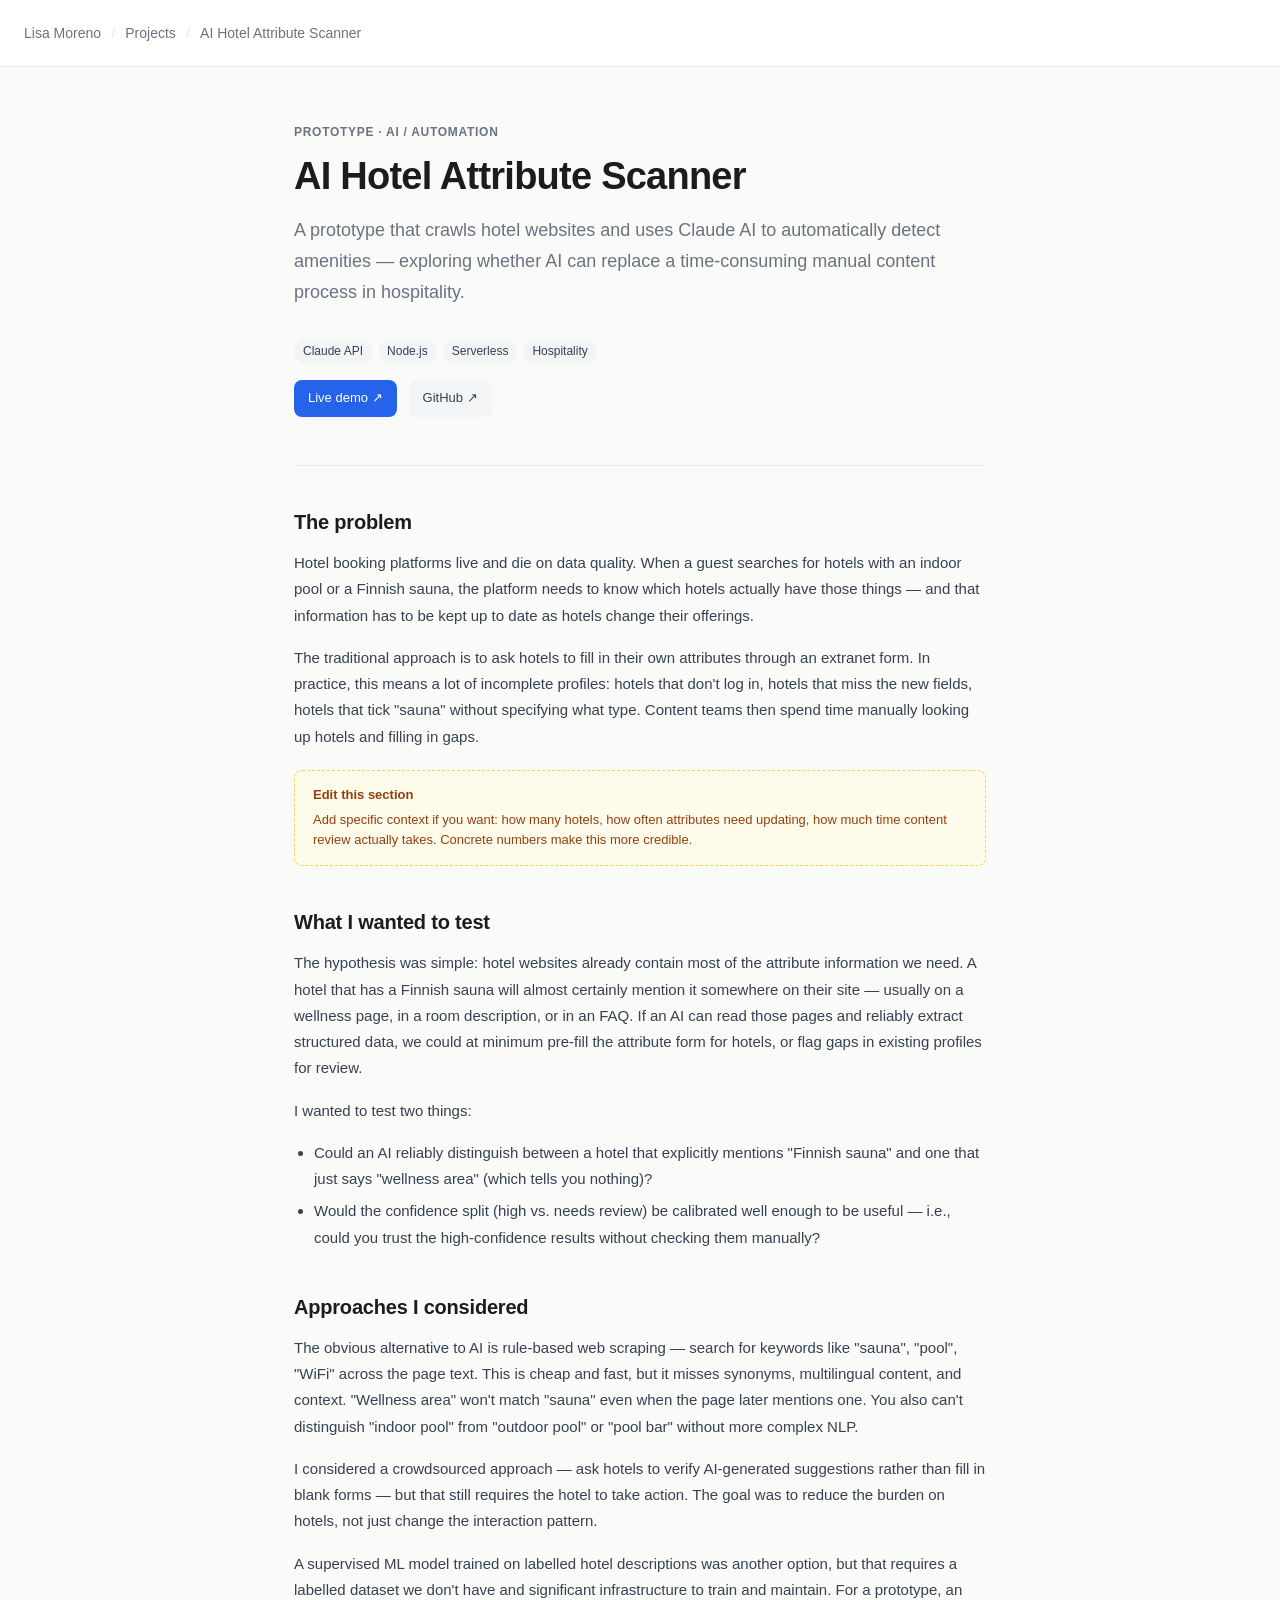
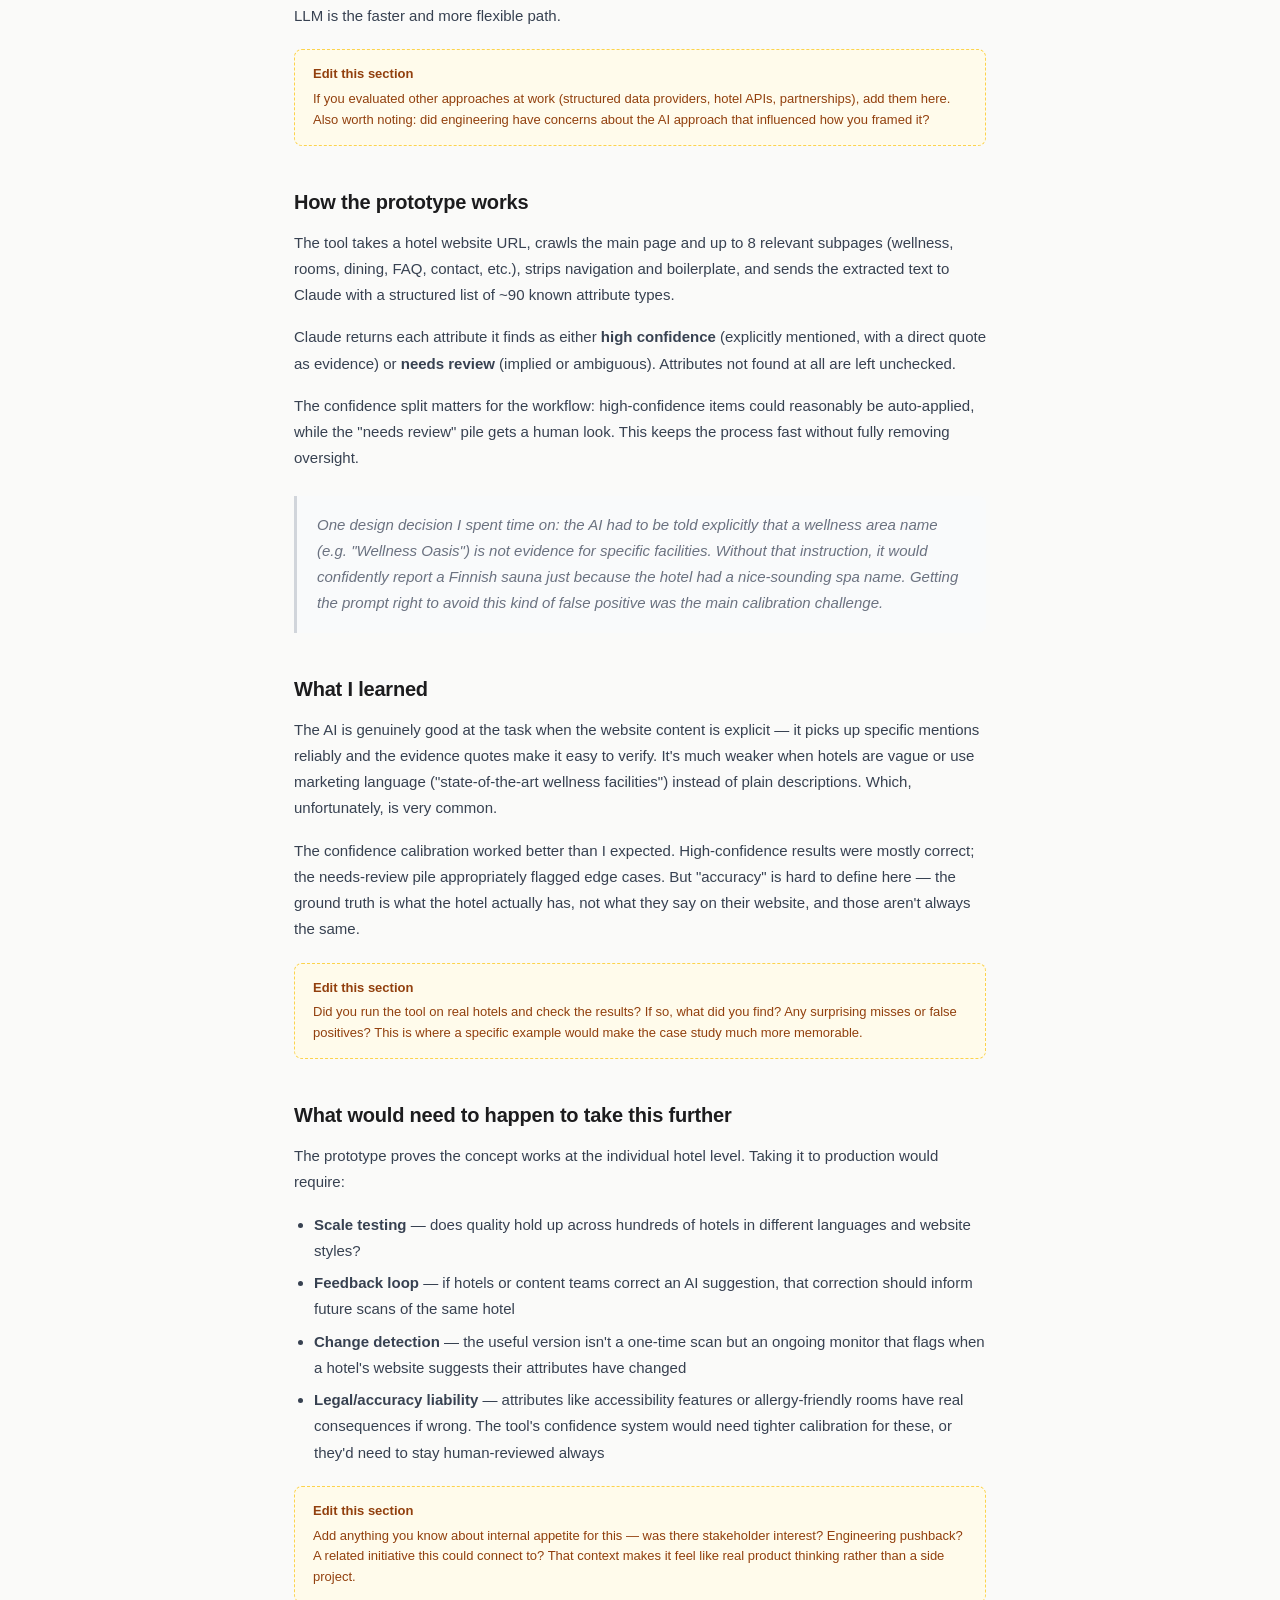
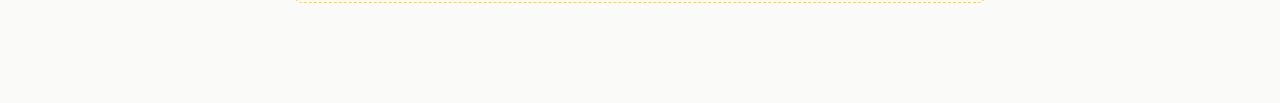
==== projects/ai-hotel-scanner.html @ 8915c3d8 "Initial portfolio site with 4 project case studies" ====
<!DOCTYPE html>
<html lang="en">
<head>
  <meta charset="UTF-8" />
  <meta name="viewport" content="width=device-width, initial-scale=1.0" />
  <title>AI Hotel Attribute Scanner — Lisa Moreno</title>
  <style>
    *, *::before, *::after { box-sizing: border-box; margin: 0; padding: 0; }
    :root {
      --bg: #FAFAF9; --surface: #FFFFFF; --text: #1C1C1E;
      --muted: #6B7280; --border: #E5E7EB; --accent: #2563EB;
      --accent-light: #EFF6FF; --tag-bg: #F3F4F6; --tag-text: #374151;
      --radius: 12px;
    }
    body { font-family: -apple-system, BlinkMacSystemFont, "Segoe UI", Roboto, sans-serif; background: var(--bg); color: var(--text); line-height: 1.6; }
    nav { padding: 20px 24px; border-bottom: 1px solid var(--border); background: var(--surface); }
    nav a { color: var(--muted); text-decoration: none; font-size: 14px; }
    nav a:hover { color: var(--text); }
    nav a + a::before { content: " / "; color: var(--border); margin: 0 6px; }
    .container { max-width: 740px; margin: 0 auto; padding: 56px 24px 80px; }
    .project-type { font-size: 12px; font-weight: 600; letter-spacing: 0.06em; text-transform: uppercase; color: var(--muted); margin-bottom: 12px; }
    h1 { font-size: clamp(26px, 4vw, 38px); font-weight: 700; letter-spacing: -0.02em; line-height: 1.2; margin-bottom: 16px; }
    .lede { font-size: 18px; color: var(--muted); line-height: 1.7; margin-bottom: 32px; }
    .tags { display: flex; flex-wrap: wrap; gap: 6px; margin-bottom: 16px; }
    .tag { background: var(--tag-bg); color: var(--tag-text); font-size: 12px; font-weight: 500; padding: 3px 9px; border-radius: 20px; }
    .links { display: flex; gap: 12px; margin-bottom: 48px; flex-wrap: wrap; }
    .btn { display: inline-flex; align-items: center; gap: 6px; padding: 8px 14px; border-radius: 8px; font-size: 13px; font-weight: 500; text-decoration: none; background: var(--accent); color: white; }
    .btn-ghost { background: var(--tag-bg); color: var(--tag-text); }
    .divider { border: none; border-top: 1px solid var(--border); margin: 40px 0; }
    h2 { font-size: 20px; font-weight: 600; letter-spacing: -0.01em; margin-bottom: 12px; margin-top: 40px; }
    h2:first-of-type { margin-top: 0; }
    p { font-size: 15px; color: #374151; line-height: 1.75; margin-bottom: 16px; }
    ul { padding-left: 20px; margin-bottom: 16px; }
    ul li { font-size: 15px; color: #374151; line-height: 1.75; margin-bottom: 6px; }

    .callout {
      background: #F9FAFB;
      border-left: 3px solid #D1D5DB;
      padding: 16px 20px;
      border-radius: 0 8px 8px 0;
      margin: 24px 0;
    }
    .callout p { margin-bottom: 0; font-style: italic; color: var(--muted); }

    .edit-note {
      background: #FFFBEB;
      border: 1px dashed #FCD34D;
      border-radius: 8px;
      padding: 14px 18px;
      font-size: 13px;
      color: #92400E;
      margin: 20px 0;
    }
    .edit-note strong { display: block; margin-bottom: 4px; }

    .outcome-grid {
      display: grid;
      grid-template-columns: 1fr 1fr;
      gap: 12px;
      margin: 20px 0;
    }
    .outcome-card {
      border: 1px solid var(--border);
      border-radius: 8px;
      padding: 16px;
      background: var(--surface);
    }
    .outcome-card .label { font-size: 11px; font-weight: 600; text-transform: uppercase; letter-spacing: 0.06em; color: var(--muted); margin-bottom: 4px; }
    .outcome-card .value { font-size: 15px; font-weight: 600; }
    @media (max-width: 500px) { .outcome-grid { grid-template-columns: 1fr; } }
  </style>
</head>
<body>

  <nav>
    <a href="../index.html">Lisa Moreno</a>
    <a href="../index.html#projects">Projects</a>
    <a>AI Hotel Attribute Scanner</a>
  </nav>

  <div class="container">

    <div class="project-type">Prototype · AI / Automation</div>
    <h1>AI Hotel Attribute Scanner</h1>
    <p class="lede">A prototype that crawls hotel websites and uses Claude AI to automatically detect amenities — exploring whether AI can replace a time-consuming manual content process in hospitality.</p>

    <div class="tags">
      <span class="tag">Claude API</span>
      <span class="tag">Node.js</span>
      <span class="tag">Serverless</span>
      <span class="tag">Hospitality</span>
    </div>
    <div class="links">
      <a class="btn" href="https://ai-hotel-attributes-lisahmoreno-7370s-projects.vercel.app" target="_blank">Live demo ↗</a>
      <a class="btn btn-ghost" href="https://github.com/lisahmoreno/ai-hotel-attributes" target="_blank">GitHub ↗</a>
    </div>

    <hr class="divider" />

    <h2>The problem</h2>

    <p>Hotel booking platforms live and die on data quality. When a guest searches for hotels with an indoor pool or a Finnish sauna, the platform needs to know which hotels actually have those things — and that information has to be kept up to date as hotels change their offerings.</p>

    <p>The traditional approach is to ask hotels to fill in their own attributes through an extranet form. In practice, this means a lot of incomplete profiles: hotels that don't log in, hotels that miss the new fields, hotels that tick "sauna" without specifying what type. Content teams then spend time manually looking up hotels and filling in gaps.</p>

    <div class="edit-note">
      <strong>Edit this section</strong>
      Add specific context if you want: how many hotels, how often attributes need updating, how much time content review actually takes. Concrete numbers make this more credible.
    </div>

    <h2>What I wanted to test</h2>

    <p>The hypothesis was simple: hotel websites already contain most of the attribute information we need. A hotel that has a Finnish sauna will almost certainly mention it somewhere on their site — usually on a wellness page, in a room description, or in an FAQ. If an AI can read those pages and reliably extract structured data, we could at minimum pre-fill the attribute form for hotels, or flag gaps in existing profiles for review.</p>

    <p>I wanted to test two things:</p>
    <ul>
      <li>Could an AI reliably distinguish between a hotel that explicitly mentions "Finnish sauna" and one that just says "wellness area" (which tells you nothing)?</li>
      <li>Would the confidence split (high vs. needs review) be calibrated well enough to be useful — i.e., could you trust the high-confidence results without checking them manually?</li>
    </ul>

    <h2>Approaches I considered</h2>

    <p>The obvious alternative to AI is rule-based web scraping — search for keywords like "sauna", "pool", "WiFi" across the page text. This is cheap and fast, but it misses synonyms, multilingual content, and context. "Wellness area" won't match "sauna" even when the page later mentions one. You also can't distinguish "indoor pool" from "outdoor pool" or "pool bar" without more complex NLP.</p>

    <p>I considered a crowdsourced approach — ask hotels to verify AI-generated suggestions rather than fill in blank forms — but that still requires the hotel to take action. The goal was to reduce the burden on hotels, not just change the interaction pattern.</p>

    <p>A supervised ML model trained on labelled hotel descriptions was another option, but that requires a labelled dataset we don't have and significant infrastructure to train and maintain. For a prototype, an LLM is the faster and more flexible path.</p>

    <div class="edit-note">
      <strong>Edit this section</strong>
      If you evaluated other approaches at work (structured data providers, hotel APIs, partnerships), add them here. Also worth noting: did engineering have concerns about the AI approach that influenced how you framed it?
    </div>

    <h2>How the prototype works</h2>

    <p>The tool takes a hotel website URL, crawls the main page and up to 8 relevant subpages (wellness, rooms, dining, FAQ, contact, etc.), strips navigation and boilerplate, and sends the extracted text to Claude with a structured list of ~90 known attribute types.</p>

    <p>Claude returns each attribute it finds as either <strong>high confidence</strong> (explicitly mentioned, with a direct quote as evidence) or <strong>needs review</strong> (implied or ambiguous). Attributes not found at all are left unchecked.</p>

    <p>The confidence split matters for the workflow: high-confidence items could reasonably be auto-applied, while the "needs review" pile gets a human look. This keeps the process fast without fully removing oversight.</p>

    <div class="callout">
      <p>One design decision I spent time on: the AI had to be told explicitly that a wellness area name (e.g. "Wellness Oasis") is not evidence for specific facilities. Without that instruction, it would confidently report a Finnish sauna just because the hotel had a nice-sounding spa name. Getting the prompt right to avoid this kind of false positive was the main calibration challenge.</p>
    </div>

    <h2>What I learned</h2>

    <p>The AI is genuinely good at the task when the website content is explicit — it picks up specific mentions reliably and the evidence quotes make it easy to verify. It's much weaker when hotels are vague or use marketing language ("state-of-the-art wellness facilities") instead of plain descriptions. Which, unfortunately, is very common.</p>

    <p>The confidence calibration worked better than I expected. High-confidence results were mostly correct; the needs-review pile appropriately flagged edge cases. But "accuracy" is hard to define here — the ground truth is what the hotel actually has, not what they say on their website, and those aren't always the same.</p>

    <div class="edit-note">
      <strong>Edit this section</strong>
      Did you run the tool on real hotels and check the results? If so, what did you find? Any surprising misses or false positives? This is where a specific example would make the case study much more memorable.
    </div>

    <h2>What would need to happen to take this further</h2>

    <p>The prototype proves the concept works at the individual hotel level. Taking it to production would require:</p>
    <ul>
      <li><strong>Scale testing</strong> — does quality hold up across hundreds of hotels in different languages and website styles?</li>
      <li><strong>Feedback loop</strong> — if hotels or content teams correct an AI suggestion, that correction should inform future scans of the same hotel</li>
      <li><strong>Change detection</strong> — the useful version isn't a one-time scan but an ongoing monitor that flags when a hotel's website suggests their attributes have changed</li>
      <li><strong>Legal/accuracy liability</strong> — attributes like accessibility features or allergy-friendly rooms have real consequences if wrong. The tool's confidence system would need tighter calibration for these, or they'd need to stay human-reviewed always</li>
    </ul>

    <div class="edit-note">
      <strong>Edit this section</strong>
      Add anything you know about internal appetite for this — was there stakeholder interest? Engineering pushback? A related initiative this could connect to? That context makes it feel like real product thinking rather than a side project.
    </div>

  </div>

</body>
</html>
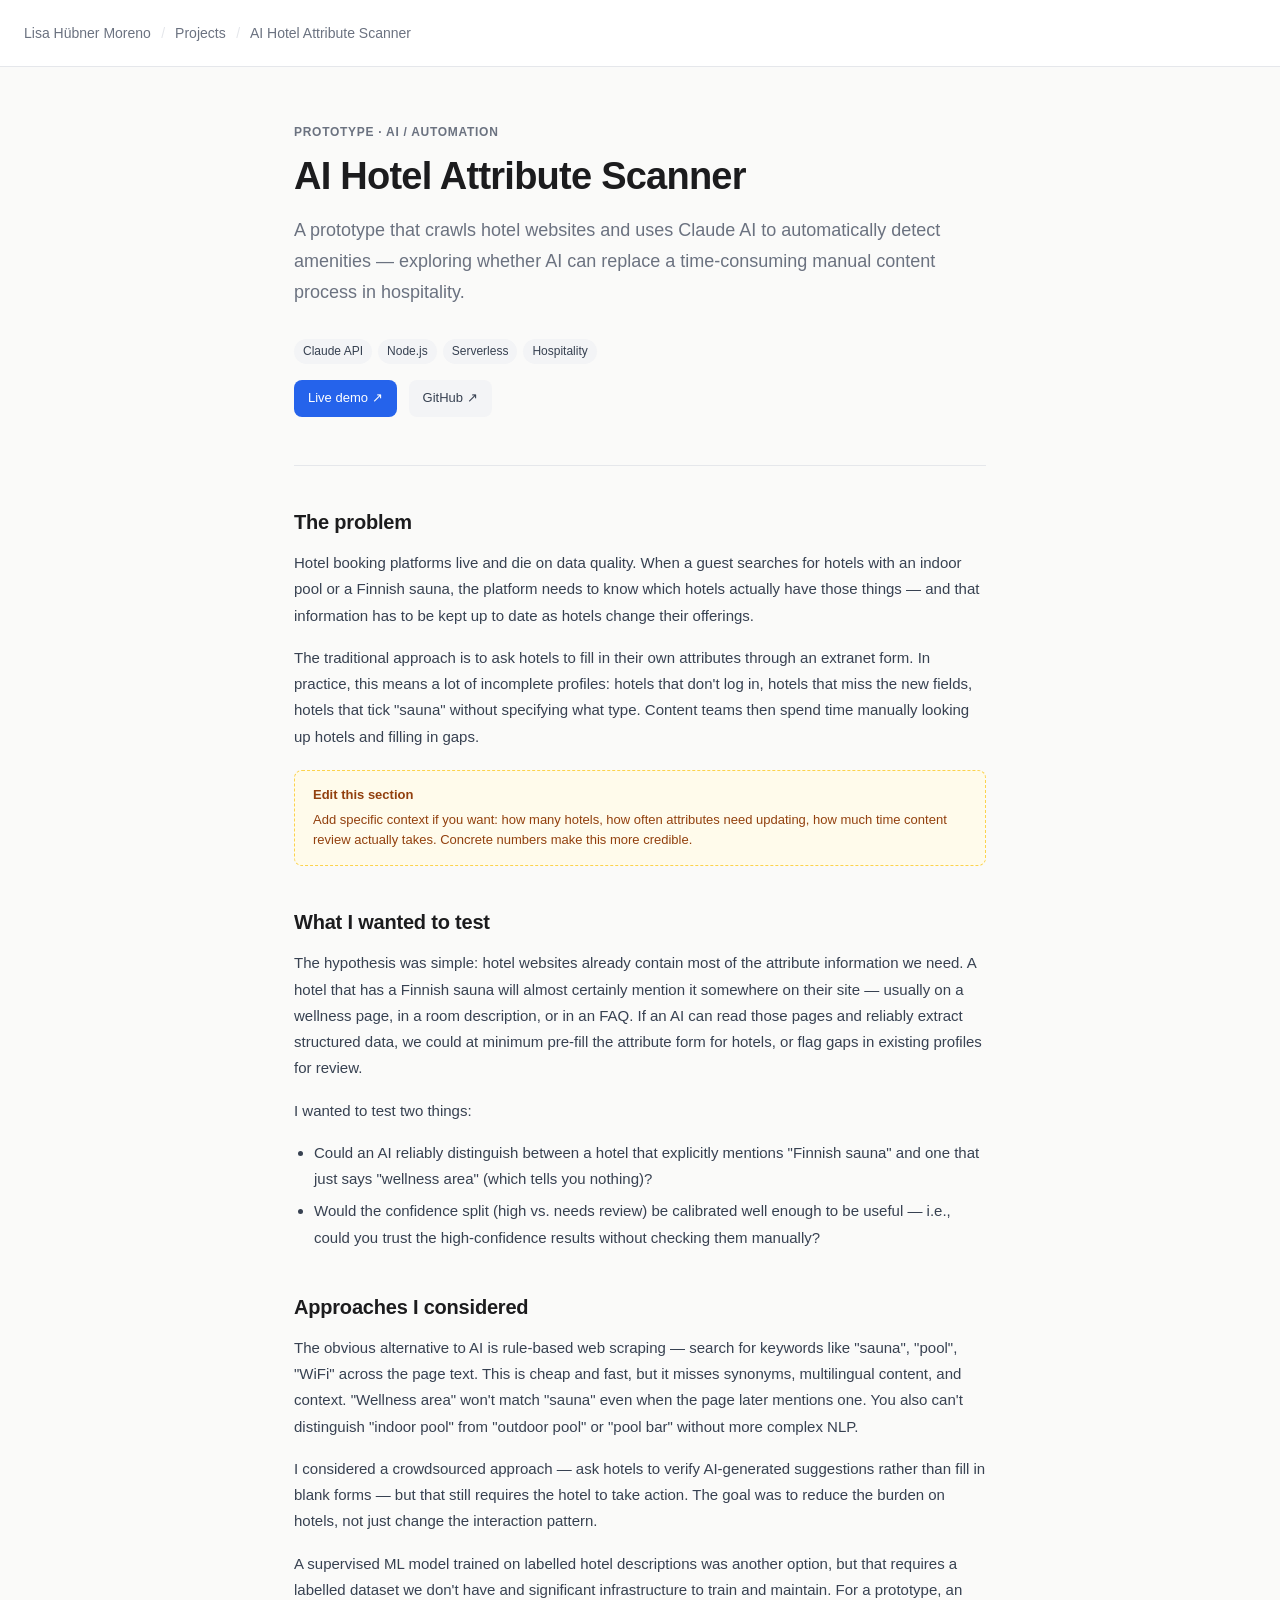
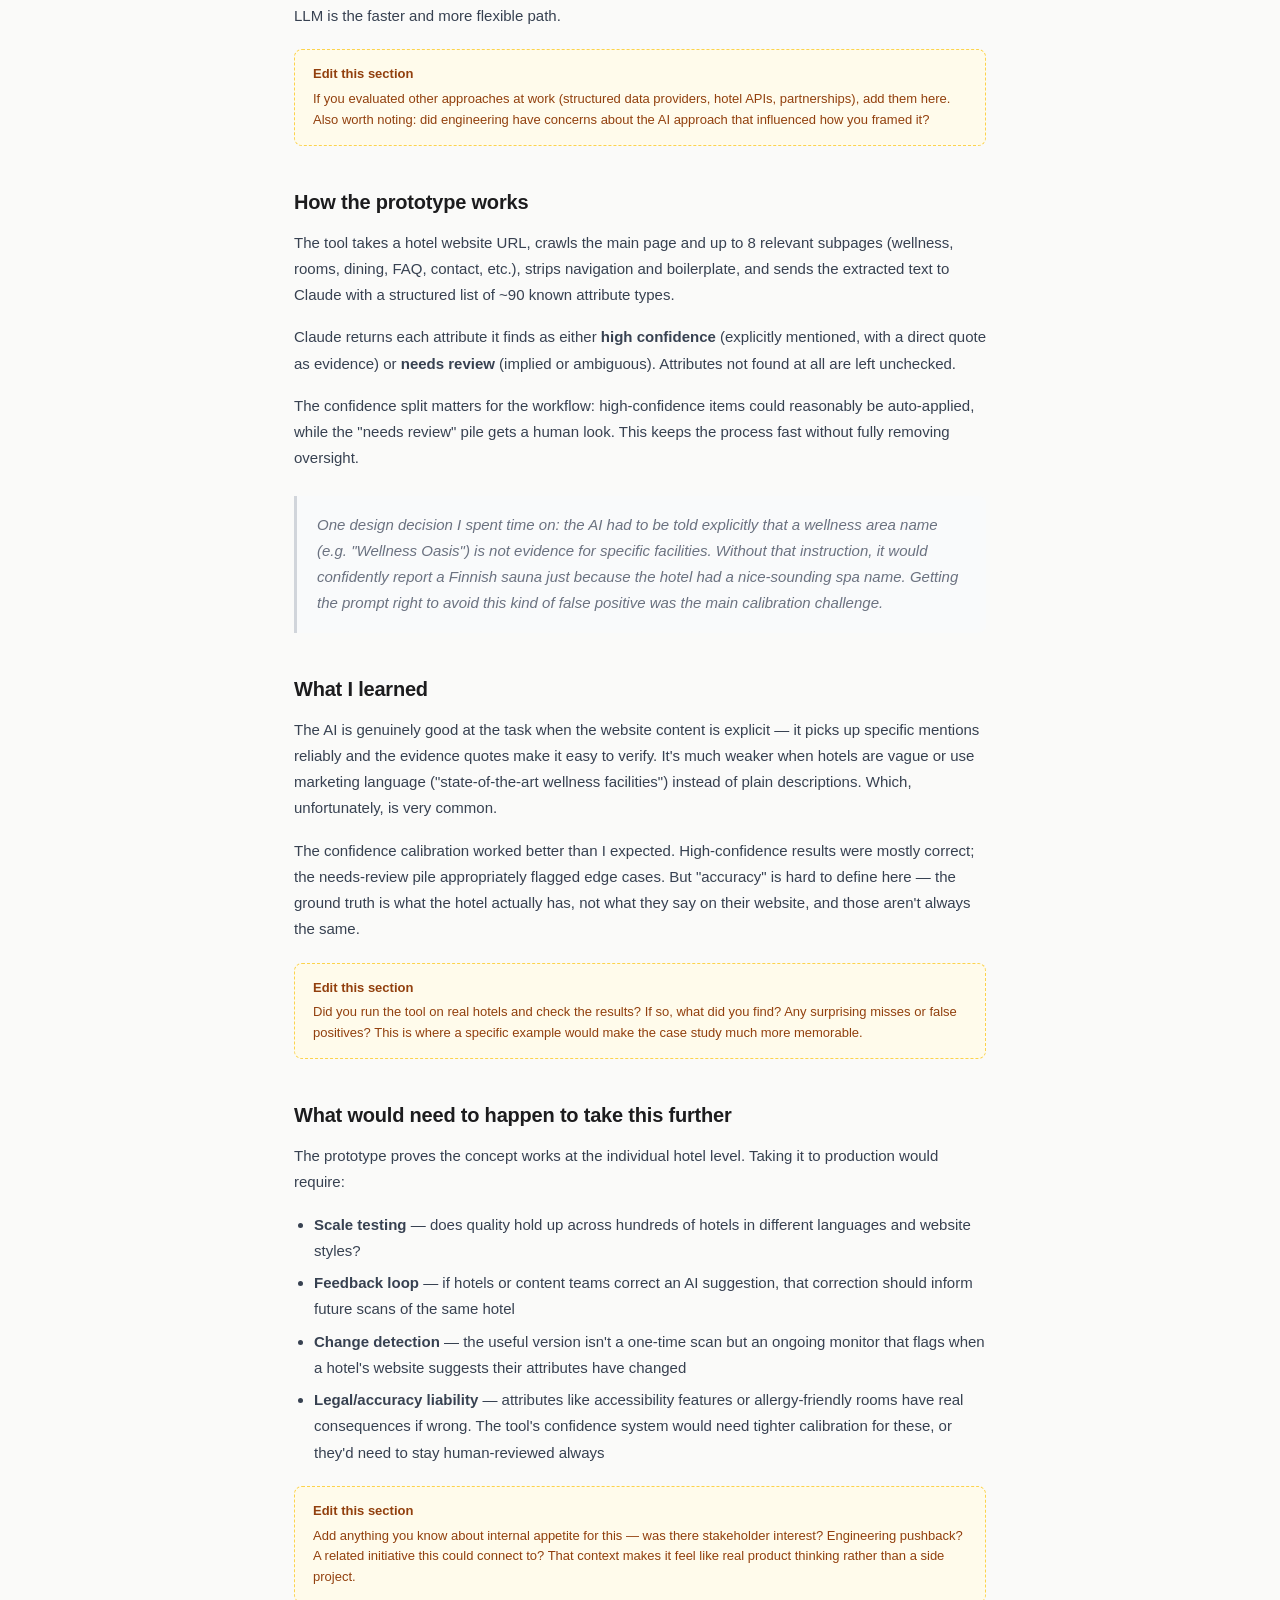
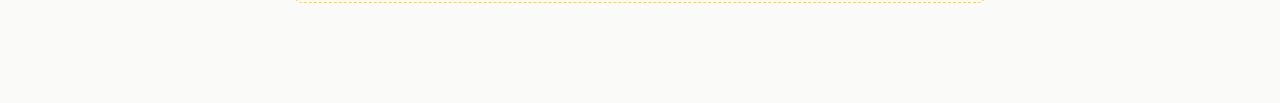
==== commit 5aa52c71: "Update name, title, and about section to match LinkedIn profile" ====
--- a/projects/ai-hotel-scanner.html
+++ b/projects/ai-hotel-scanner.html
@@ -73,7 +73,7 @@
 <body>
 
   <nav>
-    <a href="../index.html">Lisa Moreno</a>
+    <a href="../index.html">Lisa Hübner Moreno</a>
     <a href="../index.html#projects">Projects</a>
     <a>AI Hotel Attribute Scanner</a>
   </nav>
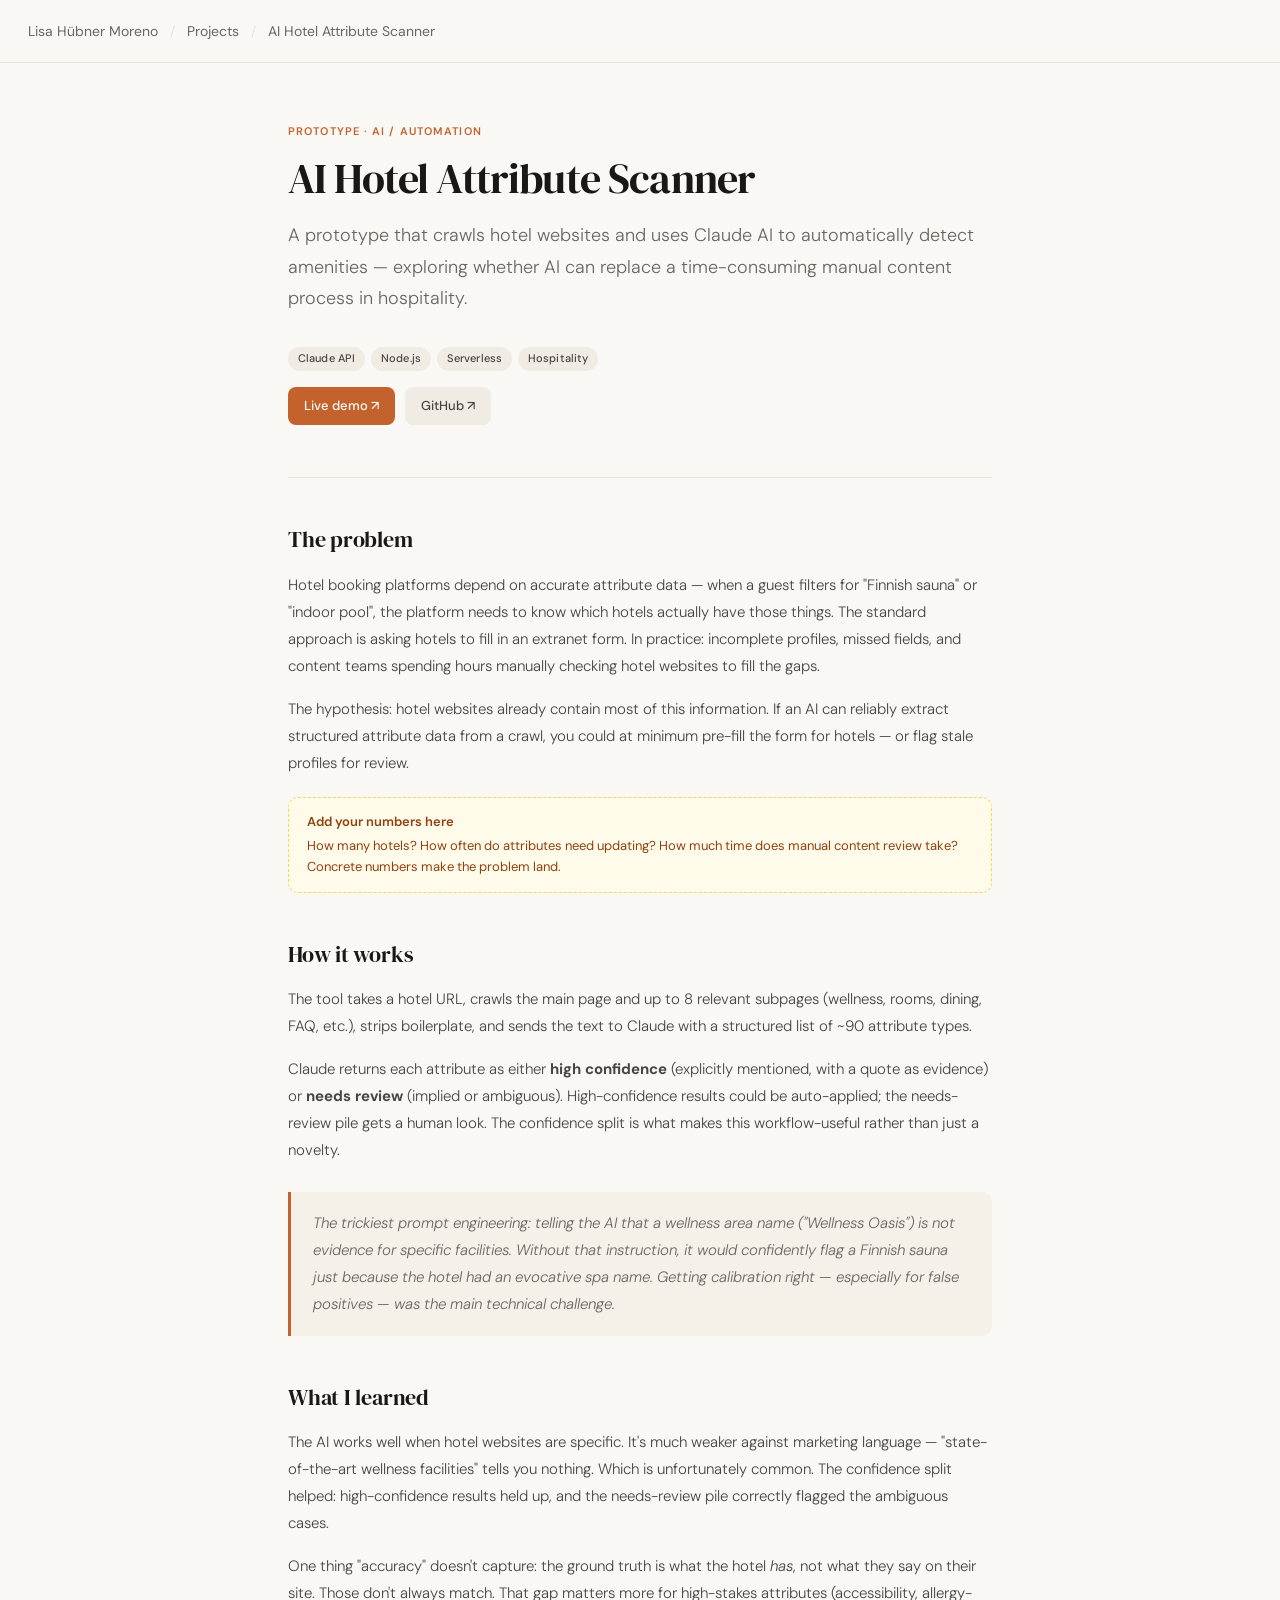
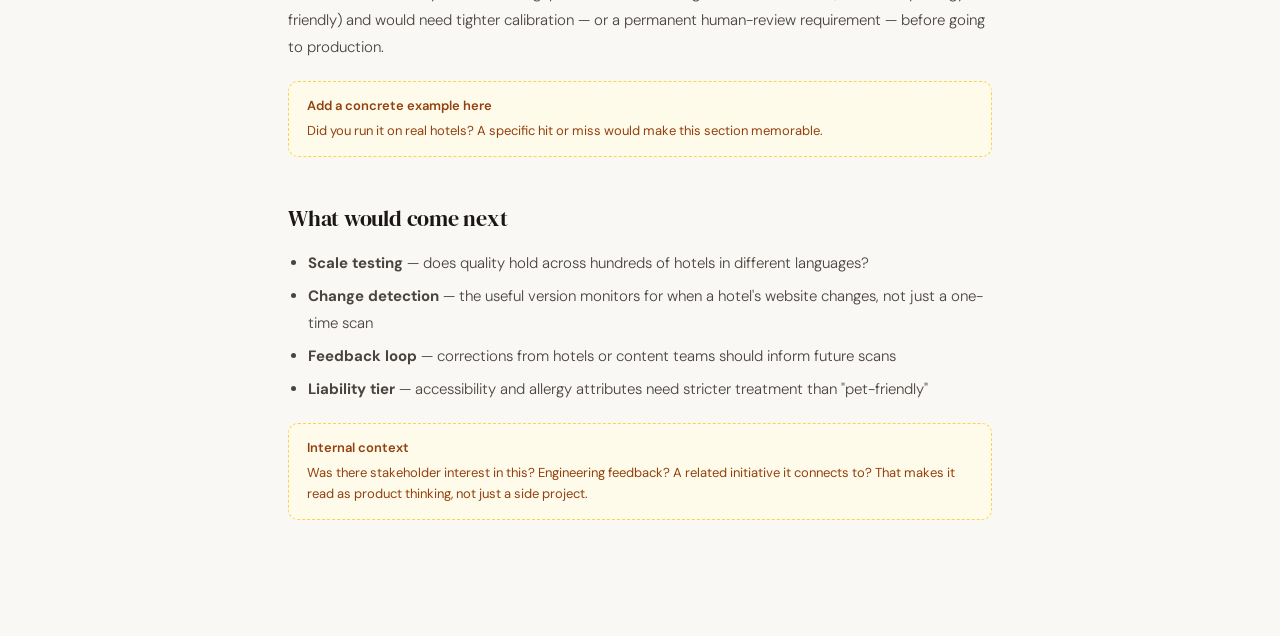
==== commit 232571b8: "Visual redesign: warm palette, DM Serif Display, shared stylesheet; condense hotel scanner case stud" ====
--- a/projects/ai-hotel-scanner.html
+++ b/projects/ai-hotel-scanner.html
@@ -3,72 +3,8 @@
 <head>
   <meta charset="UTF-8" />
   <meta name="viewport" content="width=device-width, initial-scale=1.0" />
-  <title>AI Hotel Attribute Scanner — Lisa Moreno</title>
-  <style>
-    *, *::before, *::after { box-sizing: border-box; margin: 0; padding: 0; }
-    :root {
-      --bg: #FAFAF9; --surface: #FFFFFF; --text: #1C1C1E;
-      --muted: #6B7280; --border: #E5E7EB; --accent: #2563EB;
-      --accent-light: #EFF6FF; --tag-bg: #F3F4F6; --tag-text: #374151;
-      --radius: 12px;
-    }
-    body { font-family: -apple-system, BlinkMacSystemFont, "Segoe UI", Roboto, sans-serif; background: var(--bg); color: var(--text); line-height: 1.6; }
-    nav { padding: 20px 24px; border-bottom: 1px solid var(--border); background: var(--surface); }
-    nav a { color: var(--muted); text-decoration: none; font-size: 14px; }
-    nav a:hover { color: var(--text); }
-    nav a + a::before { content: " / "; color: var(--border); margin: 0 6px; }
-    .container { max-width: 740px; margin: 0 auto; padding: 56px 24px 80px; }
-    .project-type { font-size: 12px; font-weight: 600; letter-spacing: 0.06em; text-transform: uppercase; color: var(--muted); margin-bottom: 12px; }
-    h1 { font-size: clamp(26px, 4vw, 38px); font-weight: 700; letter-spacing: -0.02em; line-height: 1.2; margin-bottom: 16px; }
-    .lede { font-size: 18px; color: var(--muted); line-height: 1.7; margin-bottom: 32px; }
-    .tags { display: flex; flex-wrap: wrap; gap: 6px; margin-bottom: 16px; }
-    .tag { background: var(--tag-bg); color: var(--tag-text); font-size: 12px; font-weight: 500; padding: 3px 9px; border-radius: 20px; }
-    .links { display: flex; gap: 12px; margin-bottom: 48px; flex-wrap: wrap; }
-    .btn { display: inline-flex; align-items: center; gap: 6px; padding: 8px 14px; border-radius: 8px; font-size: 13px; font-weight: 500; text-decoration: none; background: var(--accent); color: white; }
-    .btn-ghost { background: var(--tag-bg); color: var(--tag-text); }
-    .divider { border: none; border-top: 1px solid var(--border); margin: 40px 0; }
-    h2 { font-size: 20px; font-weight: 600; letter-spacing: -0.01em; margin-bottom: 12px; margin-top: 40px; }
-    h2:first-of-type { margin-top: 0; }
-    p { font-size: 15px; color: #374151; line-height: 1.75; margin-bottom: 16px; }
-    ul { padding-left: 20px; margin-bottom: 16px; }
-    ul li { font-size: 15px; color: #374151; line-height: 1.75; margin-bottom: 6px; }
-
-    .callout {
-      background: #F9FAFB;
-      border-left: 3px solid #D1D5DB;
-      padding: 16px 20px;
-      border-radius: 0 8px 8px 0;
-      margin: 24px 0;
-    }
-    .callout p { margin-bottom: 0; font-style: italic; color: var(--muted); }
-
-    .edit-note {
-      background: #FFFBEB;
-      border: 1px dashed #FCD34D;
-      border-radius: 8px;
-      padding: 14px 18px;
-      font-size: 13px;
-      color: #92400E;
-      margin: 20px 0;
-    }
-    .edit-note strong { display: block; margin-bottom: 4px; }
-
-    .outcome-grid {
-      display: grid;
-      grid-template-columns: 1fr 1fr;
-      gap: 12px;
-      margin: 20px 0;
-    }
-    .outcome-card {
-      border: 1px solid var(--border);
-      border-radius: 8px;
-      padding: 16px;
-      background: var(--surface);
-    }
-    .outcome-card .label { font-size: 11px; font-weight: 600; text-transform: uppercase; letter-spacing: 0.06em; color: var(--muted); margin-bottom: 4px; }
-    .outcome-card .value { font-size: 15px; font-weight: 600; }
-    @media (max-width: 500px) { .outcome-grid { grid-template-columns: 1fr; } }
-  </style>
+  <title>AI Hotel Attribute Scanner — Lisa Hübner Moreno</title>
+  <link rel="stylesheet" href="../style.css" />
 </head>
 <body>
 
@@ -99,74 +35,48 @@
 
     <h2>The problem</h2>
 
-    <p>Hotel booking platforms live and die on data quality. When a guest searches for hotels with an indoor pool or a Finnish sauna, the platform needs to know which hotels actually have those things — and that information has to be kept up to date as hotels change their offerings.</p>
+    <p>Hotel booking platforms depend on accurate attribute data — when a guest filters for "Finnish sauna" or "indoor pool", the platform needs to know which hotels actually have those things. The standard approach is asking hotels to fill in an extranet form. In practice: incomplete profiles, missed fields, and content teams spending hours manually checking hotel websites to fill the gaps.</p>
 
-    <p>The traditional approach is to ask hotels to fill in their own attributes through an extranet form. In practice, this means a lot of incomplete profiles: hotels that don't log in, hotels that miss the new fields, hotels that tick "sauna" without specifying what type. Content teams then spend time manually looking up hotels and filling in gaps.</p>
+    <p>The hypothesis: hotel websites already contain most of this information. If an AI can reliably extract structured attribute data from a crawl, you could at minimum pre-fill the form for hotels — or flag stale profiles for review.</p>
 
     <div class="edit-note">
-      <strong>Edit this section</strong>
-      Add specific context if you want: how many hotels, how often attributes need updating, how much time content review actually takes. Concrete numbers make this more credible.
+      <strong>Add your numbers here</strong>
+      How many hotels? How often do attributes need updating? How much time does manual content review take? Concrete numbers make the problem land.
     </div>
 
-    <h2>What I wanted to test</h2>
+    <h2>How it works</h2>
 
-    <p>The hypothesis was simple: hotel websites already contain most of the attribute information we need. A hotel that has a Finnish sauna will almost certainly mention it somewhere on their site — usually on a wellness page, in a room description, or in an FAQ. If an AI can read those pages and reliably extract structured data, we could at minimum pre-fill the attribute form for hotels, or flag gaps in existing profiles for review.</p>
+    <p>The tool takes a hotel URL, crawls the main page and up to 8 relevant subpages (wellness, rooms, dining, FAQ, etc.), strips boilerplate, and sends the text to Claude with a structured list of ~90 attribute types.</p>
 
-    <p>I wanted to test two things:</p>
-    <ul>
-      <li>Could an AI reliably distinguish between a hotel that explicitly mentions "Finnish sauna" and one that just says "wellness area" (which tells you nothing)?</li>
-      <li>Would the confidence split (high vs. needs review) be calibrated well enough to be useful — i.e., could you trust the high-confidence results without checking them manually?</li>
-    </ul>
-
-    <h2>Approaches I considered</h2>
-
-    <p>The obvious alternative to AI is rule-based web scraping — search for keywords like "sauna", "pool", "WiFi" across the page text. This is cheap and fast, but it misses synonyms, multilingual content, and context. "Wellness area" won't match "sauna" even when the page later mentions one. You also can't distinguish "indoor pool" from "outdoor pool" or "pool bar" without more complex NLP.</p>
-
-    <p>I considered a crowdsourced approach — ask hotels to verify AI-generated suggestions rather than fill in blank forms — but that still requires the hotel to take action. The goal was to reduce the burden on hotels, not just change the interaction pattern.</p>
-
-    <p>A supervised ML model trained on labelled hotel descriptions was another option, but that requires a labelled dataset we don't have and significant infrastructure to train and maintain. For a prototype, an LLM is the faster and more flexible path.</p>
-
-    <div class="edit-note">
-      <strong>Edit this section</strong>
-      If you evaluated other approaches at work (structured data providers, hotel APIs, partnerships), add them here. Also worth noting: did engineering have concerns about the AI approach that influenced how you framed it?
-    </div>
-
-    <h2>How the prototype works</h2>
-
-    <p>The tool takes a hotel website URL, crawls the main page and up to 8 relevant subpages (wellness, rooms, dining, FAQ, contact, etc.), strips navigation and boilerplate, and sends the extracted text to Claude with a structured list of ~90 known attribute types.</p>
-
-    <p>Claude returns each attribute it finds as either <strong>high confidence</strong> (explicitly mentioned, with a direct quote as evidence) or <strong>needs review</strong> (implied or ambiguous). Attributes not found at all are left unchecked.</p>
-
-    <p>The confidence split matters for the workflow: high-confidence items could reasonably be auto-applied, while the "needs review" pile gets a human look. This keeps the process fast without fully removing oversight.</p>
+    <p>Claude returns each attribute as either <strong>high confidence</strong> (explicitly mentioned, with a quote as evidence) or <strong>needs review</strong> (implied or ambiguous). High-confidence results could be auto-applied; the needs-review pile gets a human look. The confidence split is what makes this workflow-useful rather than just a novelty.</p>
 
     <div class="callout">
-      <p>One design decision I spent time on: the AI had to be told explicitly that a wellness area name (e.g. "Wellness Oasis") is not evidence for specific facilities. Without that instruction, it would confidently report a Finnish sauna just because the hotel had a nice-sounding spa name. Getting the prompt right to avoid this kind of false positive was the main calibration challenge.</p>
+      <p>The trickiest prompt engineering: telling the AI that a wellness area <em>name</em> ("Wellness Oasis") is not evidence for specific facilities. Without that instruction, it would confidently flag a Finnish sauna just because the hotel had an evocative spa name. Getting calibration right — especially for false positives — was the main technical challenge.</p>
     </div>
 
     <h2>What I learned</h2>
 
-    <p>The AI is genuinely good at the task when the website content is explicit — it picks up specific mentions reliably and the evidence quotes make it easy to verify. It's much weaker when hotels are vague or use marketing language ("state-of-the-art wellness facilities") instead of plain descriptions. Which, unfortunately, is very common.</p>
+    <p>The AI works well when hotel websites are specific. It's much weaker against marketing language — "state-of-the-art wellness facilities" tells you nothing. Which is unfortunately common. The confidence split helped: high-confidence results held up, and the needs-review pile correctly flagged the ambiguous cases.</p>
 
-    <p>The confidence calibration worked better than I expected. High-confidence results were mostly correct; the needs-review pile appropriately flagged edge cases. But "accuracy" is hard to define here — the ground truth is what the hotel actually has, not what they say on their website, and those aren't always the same.</p>
+    <p>One thing "accuracy" doesn't capture: the ground truth is what the hotel <em>has</em>, not what they say on their site. Those don't always match. That gap matters more for high-stakes attributes (accessibility, allergy-friendly) and would need tighter calibration — or a permanent human-review requirement — before going to production.</p>
 
     <div class="edit-note">
-      <strong>Edit this section</strong>
-      Did you run the tool on real hotels and check the results? If so, what did you find? Any surprising misses or false positives? This is where a specific example would make the case study much more memorable.
+      <strong>Add a concrete example here</strong>
+      Did you run it on real hotels? A specific hit or miss would make this section memorable.
     </div>
 
-    <h2>What would need to happen to take this further</h2>
+    <h2>What would come next</h2>
 
-    <p>The prototype proves the concept works at the individual hotel level. Taking it to production would require:</p>
     <ul>
-      <li><strong>Scale testing</strong> — does quality hold up across hundreds of hotels in different languages and website styles?</li>
-      <li><strong>Feedback loop</strong> — if hotels or content teams correct an AI suggestion, that correction should inform future scans of the same hotel</li>
-      <li><strong>Change detection</strong> — the useful version isn't a one-time scan but an ongoing monitor that flags when a hotel's website suggests their attributes have changed</li>
-      <li><strong>Legal/accuracy liability</strong> — attributes like accessibility features or allergy-friendly rooms have real consequences if wrong. The tool's confidence system would need tighter calibration for these, or they'd need to stay human-reviewed always</li>
+      <li><strong>Scale testing</strong> — does quality hold across hundreds of hotels in different languages?</li>
+      <li><strong>Change detection</strong> — the useful version monitors for when a hotel's website changes, not just a one-time scan</li>
+      <li><strong>Feedback loop</strong> — corrections from hotels or content teams should inform future scans</li>
+      <li><strong>Liability tier</strong> — accessibility and allergy attributes need stricter treatment than "pet-friendly"</li>
     </ul>
 
     <div class="edit-note">
-      <strong>Edit this section</strong>
-      Add anything you know about internal appetite for this — was there stakeholder interest? Engineering pushback? A related initiative this could connect to? That context makes it feel like real product thinking rather than a side project.
+      <strong>Internal context</strong>
+      Was there stakeholder interest in this? Engineering feedback? A related initiative it connects to? That makes it read as product thinking, not just a side project.
     </div>
 
   </div>
--- a/style.css
+++ b/style.css
@@ -0,0 +1,210 @@
+@import url('https://fonts.googleapis.com/css2?family=DM+Serif+Display:ital@0;1&family=DM+Sans:ital,opsz,wght@0,9..40,300;0,9..40,400;0,9..40,500;0,9..40,600;1,9..40,300&display=swap');
+
+*, *::before, *::after { box-sizing: border-box; margin: 0; padding: 0; }
+
+:root {
+  --bg: #FAF8F5;
+  --bg-warm: #F5F0E8;
+  --surface: #FFFFFF;
+  --text: #1A1714;
+  --muted: #6B6560;
+  --border: #E8E2D8;
+  --accent: #C4622D;
+  --accent-light: #FDF2EC;
+  --accent-dark: #A04E22;
+  --tag-bg: #F0EBE3;
+  --tag-text: #4A4440;
+  --radius: 14px;
+  --shadow: 0 1px 2px rgba(30,20,10,0.06), 0 4px 16px rgba(30,20,10,0.07);
+}
+
+body {
+  font-family: 'DM Sans', -apple-system, BlinkMacSystemFont, sans-serif;
+  background: var(--bg);
+  color: var(--text);
+  line-height: 1.6;
+}
+
+/* Nav (case study breadcrumb) */
+nav {
+  padding: 18px 28px;
+  border-bottom: 1px solid var(--border);
+  background: var(--bg);
+}
+nav a {
+  color: var(--muted);
+  text-decoration: none;
+  font-size: 14px;
+  font-family: 'DM Sans', sans-serif;
+  transition: color 0.15s;
+}
+nav a:hover { color: var(--text); }
+nav a + a::before { content: " / "; color: var(--border); margin: 0 8px; }
+
+/* Container */
+.container {
+  max-width: 760px;
+  margin: 0 auto;
+  padding: 60px 28px 96px;
+}
+
+/* Project header */
+.project-type {
+  font-size: 11px;
+  font-weight: 600;
+  letter-spacing: 0.1em;
+  text-transform: uppercase;
+  color: var(--accent);
+  margin-bottom: 14px;
+}
+h1 {
+  font-family: 'DM Serif Display', Georgia, serif;
+  font-size: clamp(28px, 4.5vw, 42px);
+  font-weight: 400;
+  letter-spacing: -0.02em;
+  line-height: 1.15;
+  margin-bottom: 18px;
+  color: var(--text);
+}
+.lede {
+  font-size: 18px;
+  color: var(--muted);
+  line-height: 1.75;
+  margin-bottom: 32px;
+  font-weight: 300;
+}
+
+/* Tags */
+.tags {
+  display: flex;
+  flex-wrap: wrap;
+  gap: 6px;
+  margin-bottom: 16px;
+}
+.tag {
+  background: var(--tag-bg);
+  color: var(--tag-text);
+  font-size: 11px;
+  font-weight: 500;
+  padding: 3px 10px;
+  border-radius: 20px;
+  letter-spacing: 0.01em;
+}
+
+/* Buttons */
+.links {
+  display: flex;
+  gap: 10px;
+  margin-bottom: 52px;
+  flex-wrap: wrap;
+}
+.btn {
+  display: inline-flex;
+  align-items: center;
+  gap: 5px;
+  padding: 9px 16px;
+  border-radius: 8px;
+  font-size: 13px;
+  font-weight: 500;
+  text-decoration: none;
+  font-family: 'DM Sans', sans-serif;
+  transition: background 0.15s;
+}
+.btn { background: var(--accent); color: white; }
+.btn:hover { background: var(--accent-dark); }
+.btn-ghost { background: var(--tag-bg); color: var(--tag-text); }
+.btn-ghost:hover { background: var(--border); }
+
+/* Divider */
+.divider {
+  border: none;
+  border-top: 1px solid var(--border);
+  margin: 44px 0;
+}
+
+/* Section headings */
+h2 {
+  font-family: 'DM Serif Display', Georgia, serif;
+  font-size: 22px;
+  font-weight: 400;
+  letter-spacing: -0.01em;
+  margin-bottom: 14px;
+  margin-top: 44px;
+  color: var(--text);
+}
+h2:first-of-type { margin-top: 0; }
+
+/* Body text */
+p {
+  font-size: 15px;
+  color: #4A4440;
+  line-height: 1.8;
+  margin-bottom: 16px;
+  font-weight: 300;
+}
+ul {
+  padding-left: 20px;
+  margin-bottom: 16px;
+}
+ul li {
+  font-size: 15px;
+  color: #4A4440;
+  line-height: 1.8;
+  margin-bottom: 6px;
+  font-weight: 300;
+}
+
+/* Callout */
+.callout {
+  background: var(--bg-warm);
+  border-left: 3px solid var(--accent);
+  padding: 18px 22px;
+  border-radius: 0 10px 10px 0;
+  margin: 28px 0;
+}
+.callout p {
+  margin-bottom: 0;
+  font-style: italic;
+  color: var(--muted);
+}
+
+/* Edit note */
+.edit-note {
+  background: #FFFBEB;
+  border: 1px dashed #FCD34D;
+  border-radius: 10px;
+  padding: 14px 18px;
+  font-size: 13px;
+  color: #92400E;
+  margin: 20px 0;
+}
+.edit-note strong {
+  display: block;
+  margin-bottom: 4px;
+  font-weight: 600;
+}
+
+/* Placeholder (for sections not yet written) */
+.placeholder {
+  background: var(--accent-light);
+  border: 1px dashed #E8B49A;
+  border-radius: 10px;
+  padding: 20px;
+  font-size: 14px;
+  color: var(--accent-dark);
+  line-height: 1.65;
+}
+.placeholder strong {
+  display: block;
+  font-weight: 600;
+  margin-bottom: 6px;
+}
+
+code {
+  background: var(--tag-bg);
+  color: var(--accent-dark);
+  font-size: 13px;
+  padding: 1px 6px;
+  border-radius: 4px;
+  font-family: 'SF Mono', 'Fira Code', monospace;
+}
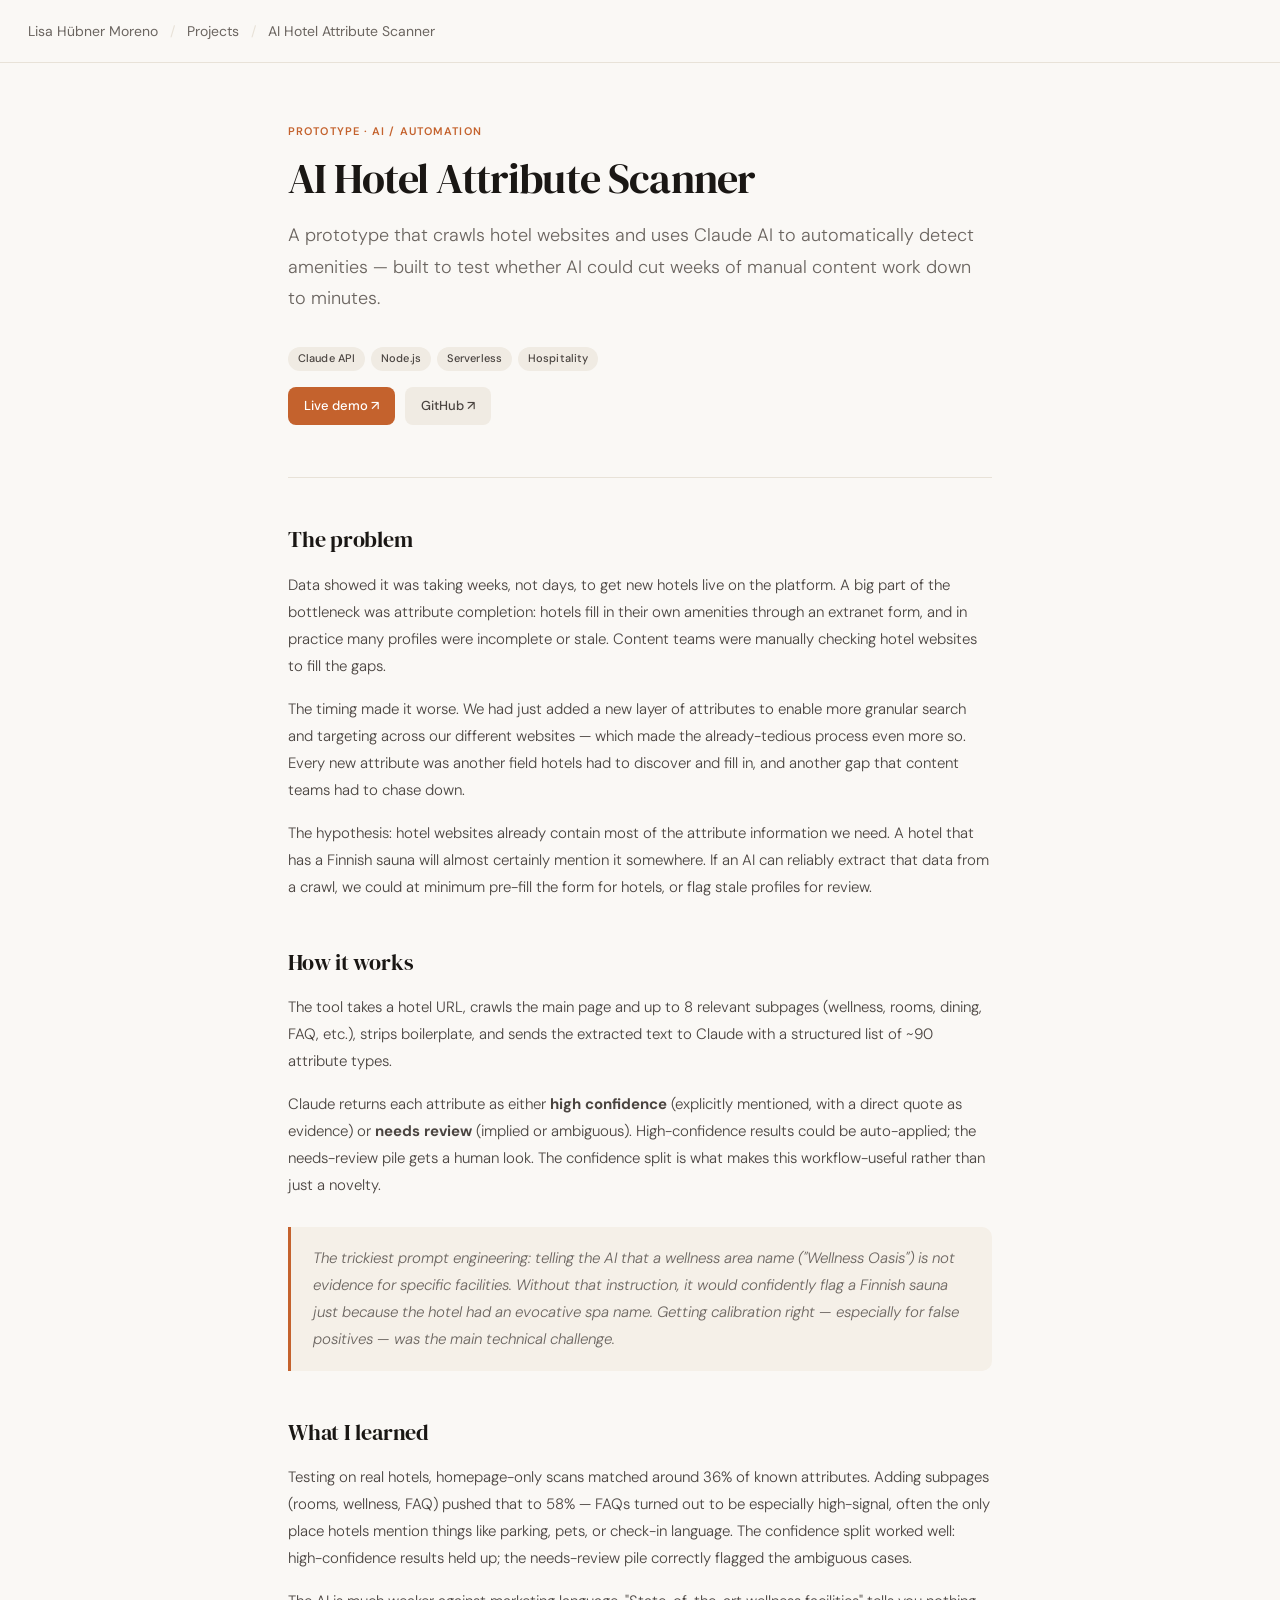
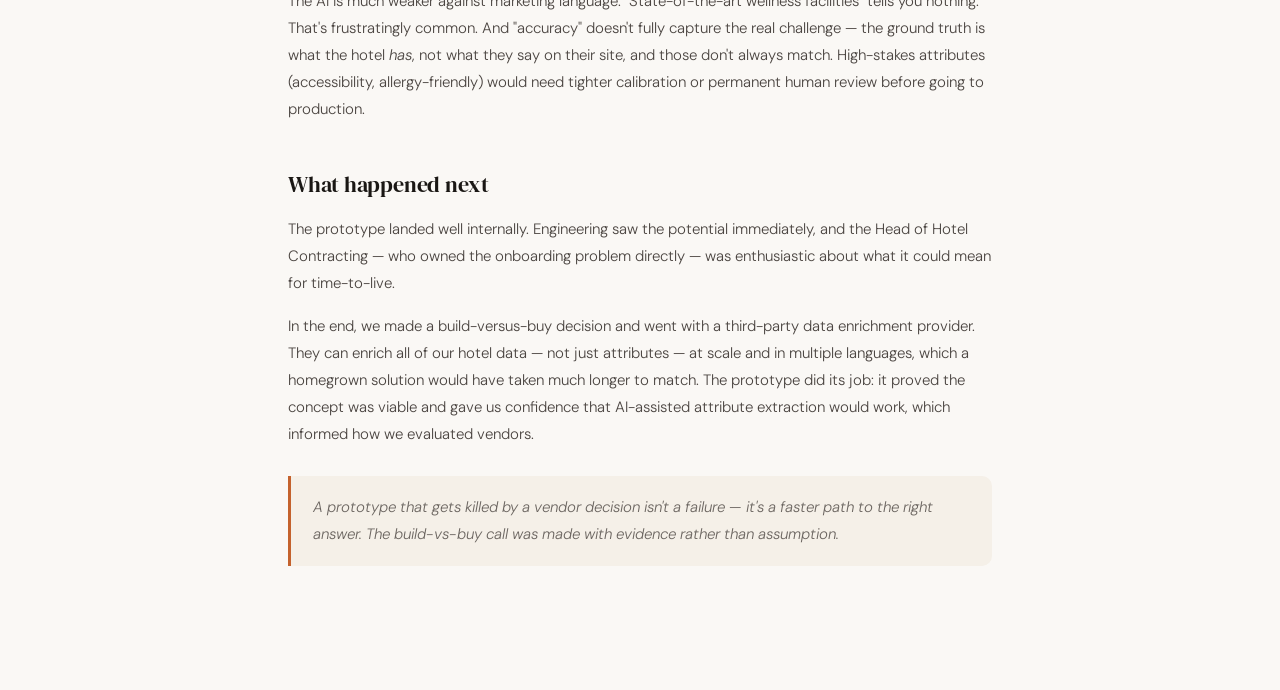
==== commit 27f4abd8: "AI hotel scanner case study: add real context, outcome, and build-vs-buy result" ====
--- a/projects/ai-hotel-scanner.html
+++ b/projects/ai-hotel-scanner.html
@@ -18,7 +18,7 @@
 
     <div class="project-type">Prototype · AI / Automation</div>
     <h1>AI Hotel Attribute Scanner</h1>
-    <p class="lede">A prototype that crawls hotel websites and uses Claude AI to automatically detect amenities — exploring whether AI can replace a time-consuming manual content process in hospitality.</p>
+    <p class="lede">A prototype that crawls hotel websites and uses Claude AI to automatically detect amenities — built to test whether AI could cut weeks of manual content work down to minutes.</p>
 
     <div class="tags">
       <span class="tag">Claude API</span>
@@ -35,20 +35,17 @@
 
     <h2>The problem</h2>
 
-    <p>Hotel booking platforms depend on accurate attribute data — when a guest filters for "Finnish sauna" or "indoor pool", the platform needs to know which hotels actually have those things. The standard approach is asking hotels to fill in an extranet form. In practice: incomplete profiles, missed fields, and content teams spending hours manually checking hotel websites to fill the gaps.</p>
+    <p>Data showed it was taking weeks, not days, to get new hotels live on the platform. A big part of the bottleneck was attribute completion: hotels fill in their own amenities through an extranet form, and in practice many profiles were incomplete or stale. Content teams were manually checking hotel websites to fill the gaps.</p>
 
-    <p>The hypothesis: hotel websites already contain most of this information. If an AI can reliably extract structured attribute data from a crawl, you could at minimum pre-fill the form for hotels — or flag stale profiles for review.</p>
+    <p>The timing made it worse. We had just added a new layer of attributes to enable more granular search and targeting across our different websites — which made the already-tedious process even more so. Every new attribute was another field hotels had to discover and fill in, and another gap that content teams had to chase down.</p>
 
-    <div class="edit-note">
-      <strong>Add your numbers here</strong>
-      How many hotels? How often do attributes need updating? How much time does manual content review take? Concrete numbers make the problem land.
-    </div>
+    <p>The hypothesis: hotel websites already contain most of the attribute information we need. A hotel that has a Finnish sauna will almost certainly mention it somewhere. If an AI can reliably extract that data from a crawl, we could at minimum pre-fill the form for hotels, or flag stale profiles for review.</p>
 
     <h2>How it works</h2>
 
-    <p>The tool takes a hotel URL, crawls the main page and up to 8 relevant subpages (wellness, rooms, dining, FAQ, etc.), strips boilerplate, and sends the text to Claude with a structured list of ~90 attribute types.</p>
+    <p>The tool takes a hotel URL, crawls the main page and up to 8 relevant subpages (wellness, rooms, dining, FAQ, etc.), strips boilerplate, and sends the extracted text to Claude with a structured list of ~90 attribute types.</p>
 
-    <p>Claude returns each attribute as either <strong>high confidence</strong> (explicitly mentioned, with a quote as evidence) or <strong>needs review</strong> (implied or ambiguous). High-confidence results could be auto-applied; the needs-review pile gets a human look. The confidence split is what makes this workflow-useful rather than just a novelty.</p>
+    <p>Claude returns each attribute as either <strong>high confidence</strong> (explicitly mentioned, with a direct quote as evidence) or <strong>needs review</strong> (implied or ambiguous). High-confidence results could be auto-applied; the needs-review pile gets a human look. The confidence split is what makes this workflow-useful rather than just a novelty.</p>
 
     <div class="callout">
       <p>The trickiest prompt engineering: telling the AI that a wellness area <em>name</em> ("Wellness Oasis") is not evidence for specific facilities. Without that instruction, it would confidently flag a Finnish sauna just because the hotel had an evocative spa name. Getting calibration right — especially for false positives — was the main technical challenge.</p>
@@ -56,27 +53,18 @@
 
     <h2>What I learned</h2>
 
-    <p>The AI works well when hotel websites are specific. It's much weaker against marketing language — "state-of-the-art wellness facilities" tells you nothing. Which is unfortunately common. The confidence split helped: high-confidence results held up, and the needs-review pile correctly flagged the ambiguous cases.</p>
+    <p>Testing on real hotels, homepage-only scans matched around 36% of known attributes. Adding subpages (rooms, wellness, FAQ) pushed that to 58% — FAQs turned out to be especially high-signal, often the only place hotels mention things like parking, pets, or check-in language. The confidence split worked well: high-confidence results held up; the needs-review pile correctly flagged the ambiguous cases.</p>
 
-    <p>One thing "accuracy" doesn't capture: the ground truth is what the hotel <em>has</em>, not what they say on their site. Those don't always match. That gap matters more for high-stakes attributes (accessibility, allergy-friendly) and would need tighter calibration — or a permanent human-review requirement — before going to production.</p>
+    <p>The AI is much weaker against marketing language. "State-of-the-art wellness facilities" tells you nothing. That's frustratingly common. And "accuracy" doesn't fully capture the real challenge — the ground truth is what the hotel <em>has</em>, not what they say on their site, and those don't always match. High-stakes attributes (accessibility, allergy-friendly) would need tighter calibration or permanent human review before going to production.</p>
 
-    <div class="edit-note">
-      <strong>Add a concrete example here</strong>
-      Did you run it on real hotels? A specific hit or miss would make this section memorable.
-    </div>
+    <h2>What happened next</h2>
 
-    <h2>What would come next</h2>
+    <p>The prototype landed well internally. Engineering saw the potential immediately, and the Head of Hotel Contracting — who owned the onboarding problem directly — was enthusiastic about what it could mean for time-to-live.</p>
 
-    <ul>
-      <li><strong>Scale testing</strong> — does quality hold across hundreds of hotels in different languages?</li>
-      <li><strong>Change detection</strong> — the useful version monitors for when a hotel's website changes, not just a one-time scan</li>
-      <li><strong>Feedback loop</strong> — corrections from hotels or content teams should inform future scans</li>
-      <li><strong>Liability tier</strong> — accessibility and allergy attributes need stricter treatment than "pet-friendly"</li>
-    </ul>
+    <p>In the end, we made a build-versus-buy decision and went with a third-party data enrichment provider. They can enrich all of our hotel data — not just attributes — at scale and in multiple languages, which a homegrown solution would have taken much longer to match. The prototype did its job: it proved the concept was viable and gave us confidence that AI-assisted attribute extraction would work, which informed how we evaluated vendors.</p>
 
-    <div class="edit-note">
-      <strong>Internal context</strong>
-      Was there stakeholder interest in this? Engineering feedback? A related initiative it connects to? That makes it read as product thinking, not just a side project.
+    <div class="callout">
+      <p>A prototype that gets killed by a vendor decision isn't a failure — it's a faster path to the right answer. The build-vs-buy call was made with evidence rather than assumption.</p>
     </div>
 
   </div>
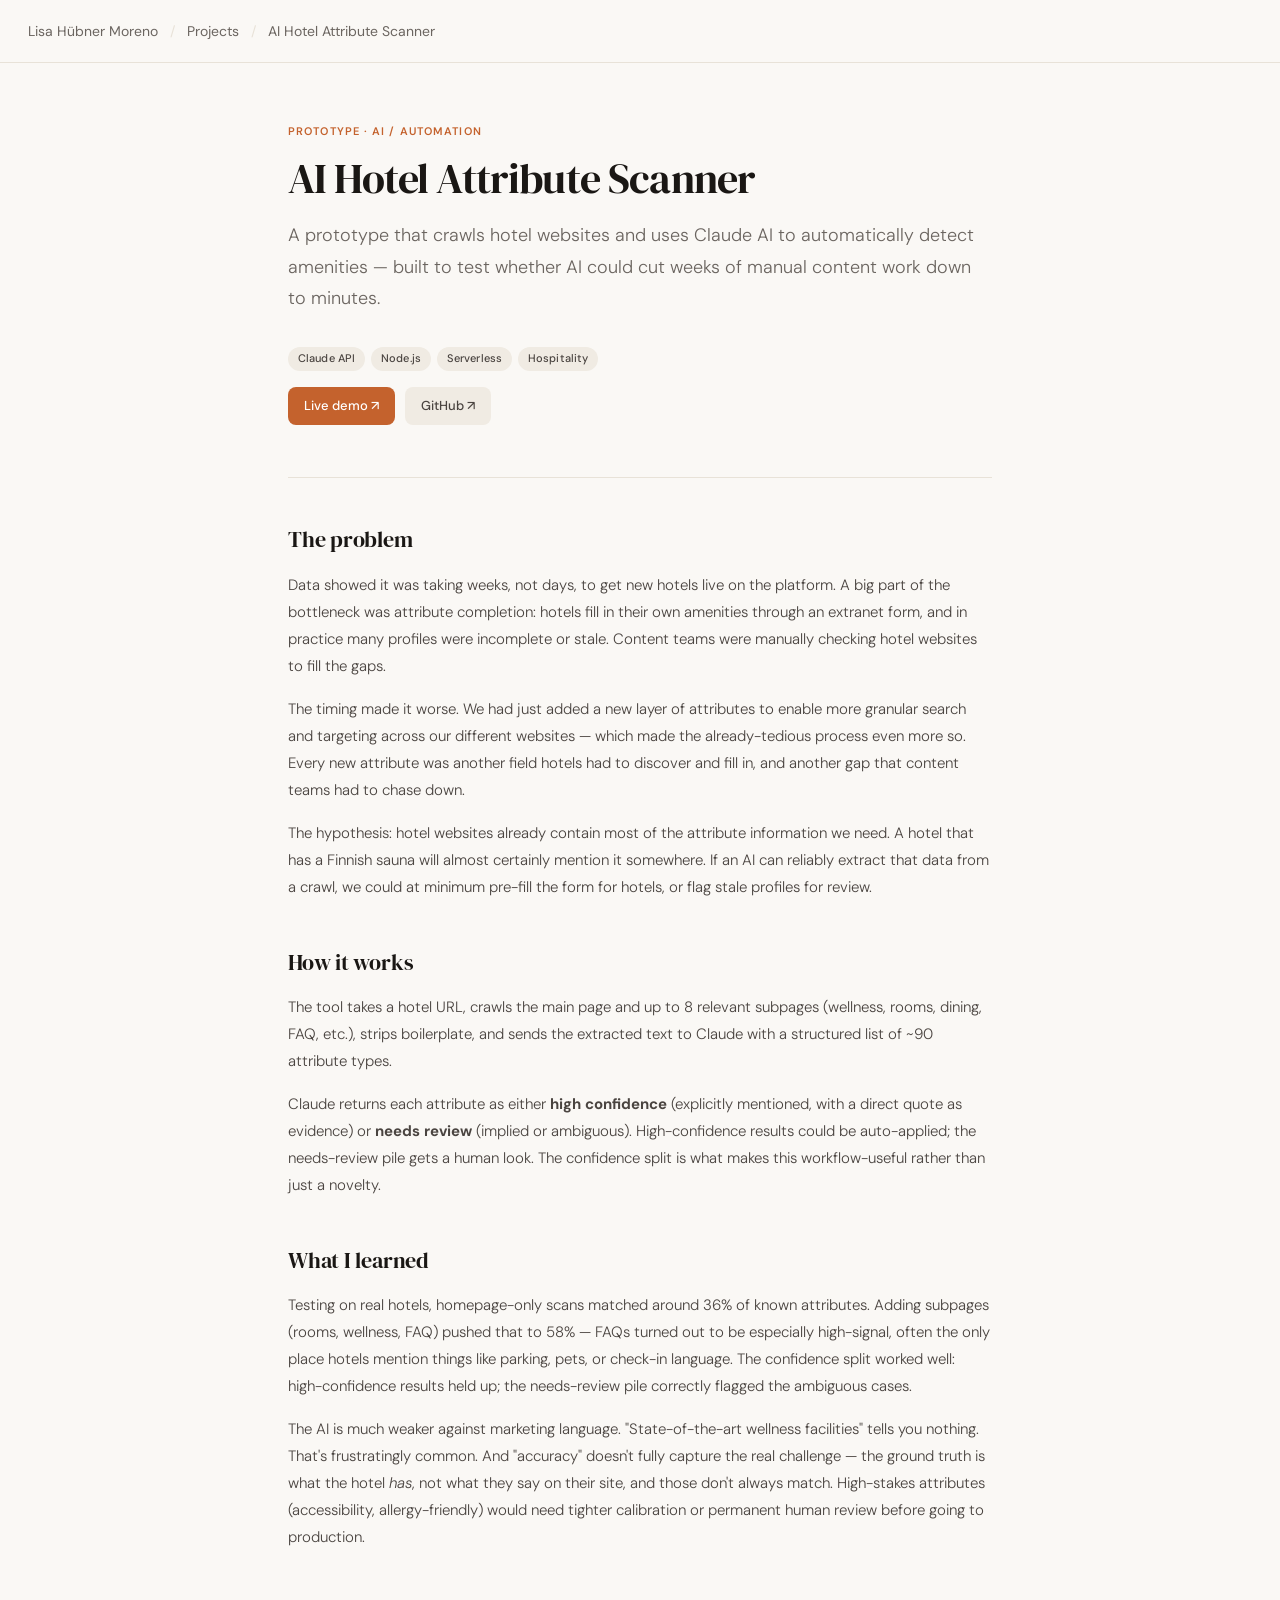
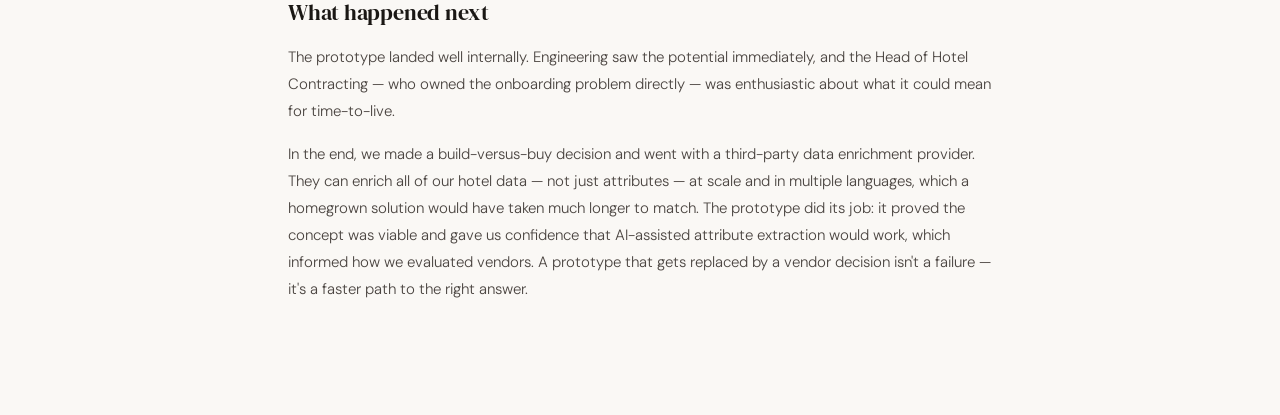
==== commit e79c88d4: "Remove callout boxes from case studies" ====
--- a/projects/ai-hotel-scanner.html
+++ b/projects/ai-hotel-scanner.html
@@ -47,10 +47,6 @@
 
     <p>Claude returns each attribute as either <strong>high confidence</strong> (explicitly mentioned, with a direct quote as evidence) or <strong>needs review</strong> (implied or ambiguous). High-confidence results could be auto-applied; the needs-review pile gets a human look. The confidence split is what makes this workflow-useful rather than just a novelty.</p>
 
-    <div class="callout">
-      <p>The trickiest prompt engineering: telling the AI that a wellness area <em>name</em> ("Wellness Oasis") is not evidence for specific facilities. Without that instruction, it would confidently flag a Finnish sauna just because the hotel had an evocative spa name. Getting calibration right — especially for false positives — was the main technical challenge.</p>
-    </div>
-
     <h2>What I learned</h2>
 
     <p>Testing on real hotels, homepage-only scans matched around 36% of known attributes. Adding subpages (rooms, wellness, FAQ) pushed that to 58% — FAQs turned out to be especially high-signal, often the only place hotels mention things like parking, pets, or check-in language. The confidence split worked well: high-confidence results held up; the needs-review pile correctly flagged the ambiguous cases.</p>
@@ -61,11 +57,7 @@
 
     <p>The prototype landed well internally. Engineering saw the potential immediately, and the Head of Hotel Contracting — who owned the onboarding problem directly — was enthusiastic about what it could mean for time-to-live.</p>
 
-    <p>In the end, we made a build-versus-buy decision and went with a third-party data enrichment provider. They can enrich all of our hotel data — not just attributes — at scale and in multiple languages, which a homegrown solution would have taken much longer to match. The prototype did its job: it proved the concept was viable and gave us confidence that AI-assisted attribute extraction would work, which informed how we evaluated vendors.</p>
-
-    <div class="callout">
-      <p>A prototype that gets killed by a vendor decision isn't a failure — it's a faster path to the right answer. The build-vs-buy call was made with evidence rather than assumption.</p>
-    </div>
+    <p>In the end, we made a build-versus-buy decision and went with a third-party data enrichment provider. They can enrich all of our hotel data — not just attributes — at scale and in multiple languages, which a homegrown solution would have taken much longer to match. The prototype did its job: it proved the concept was viable and gave us confidence that AI-assisted attribute extraction would work, which informed how we evaluated vendors. A prototype that gets replaced by a vendor decision isn't a failure — it's a faster path to the right answer.</p>
 
   </div>
 
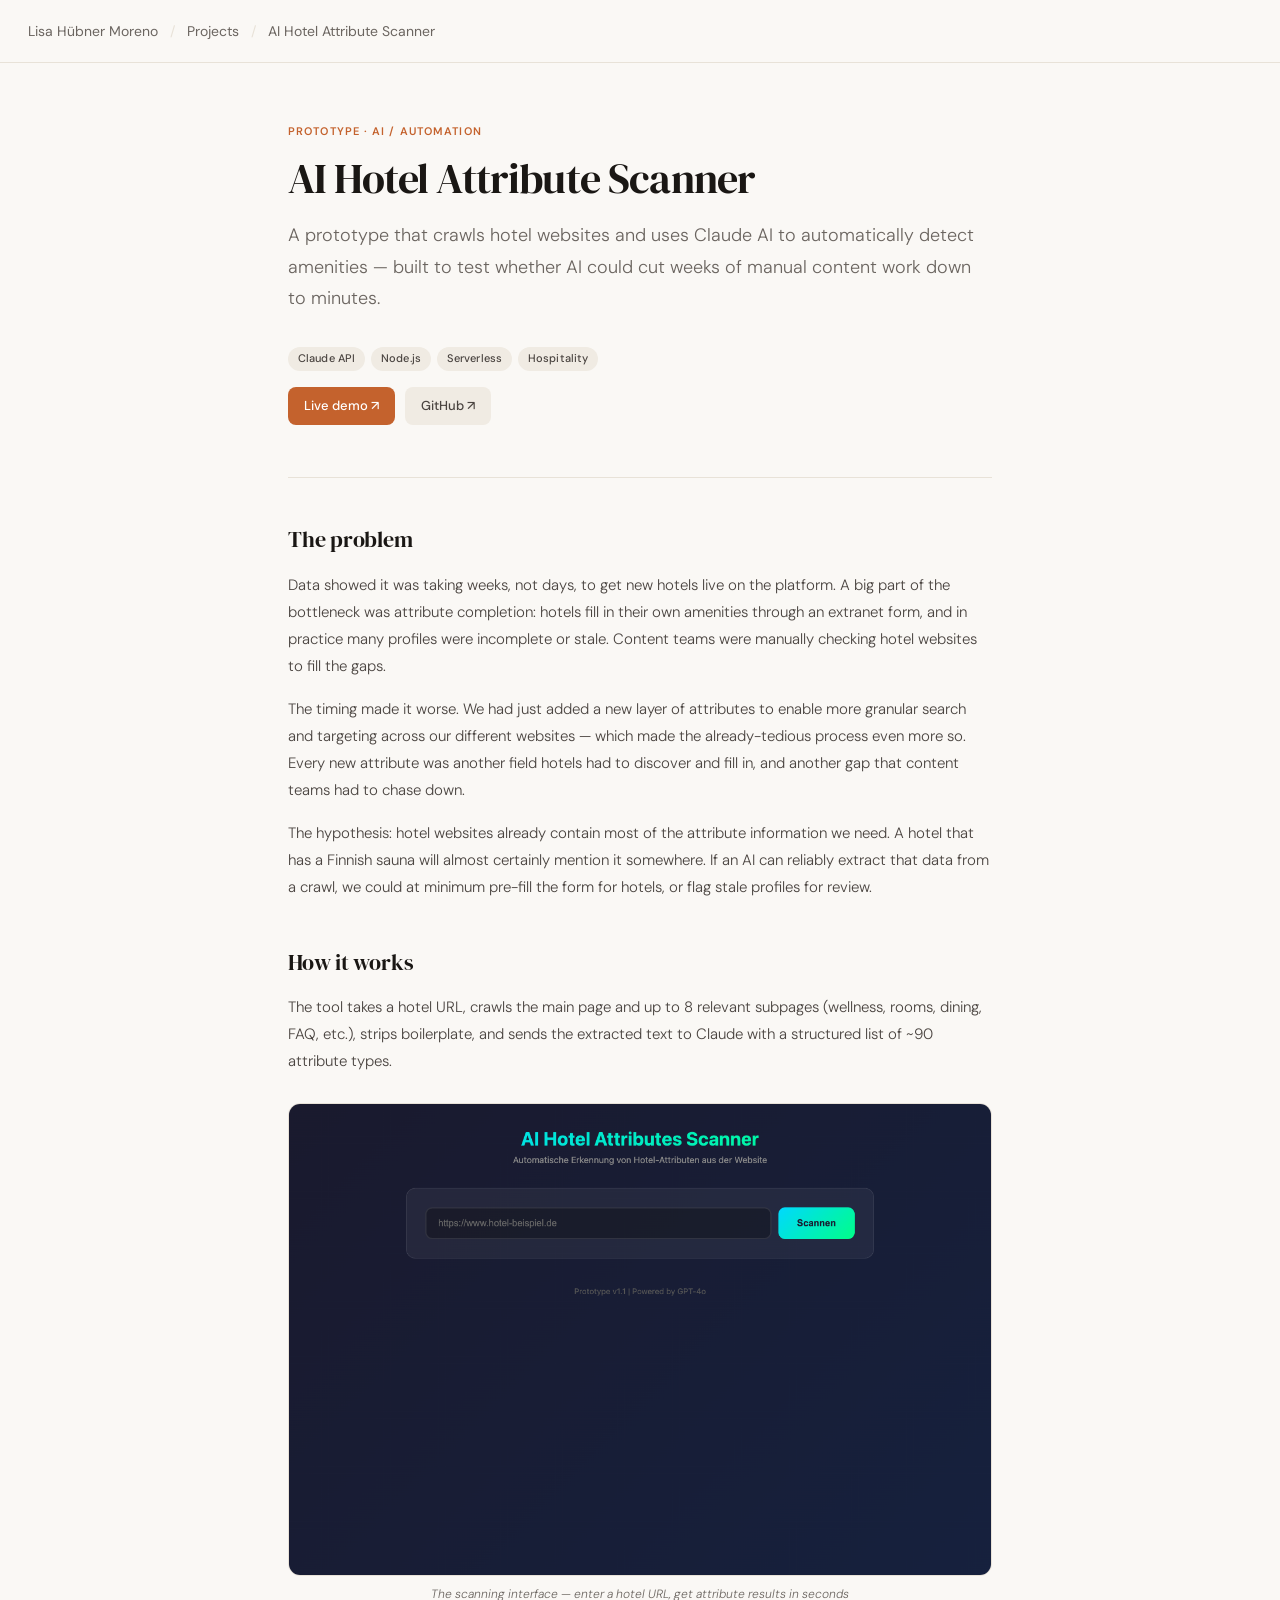
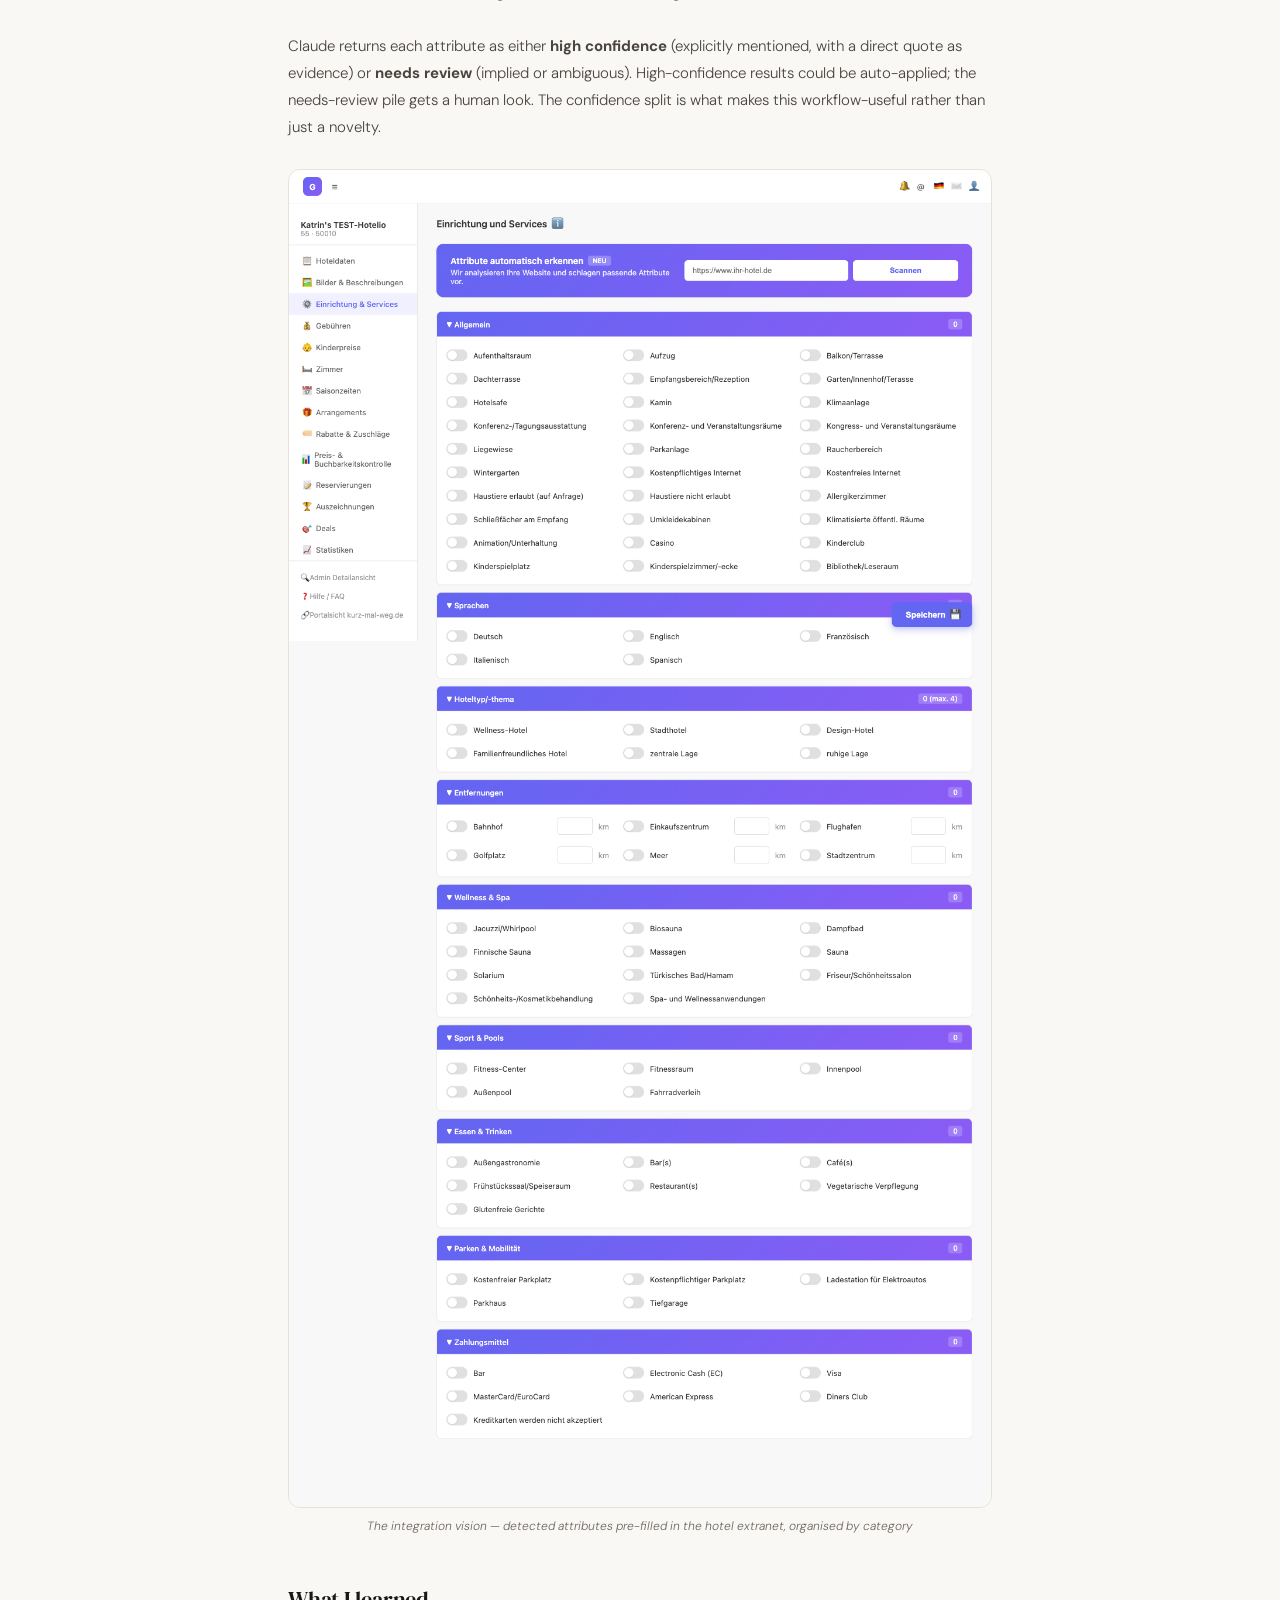
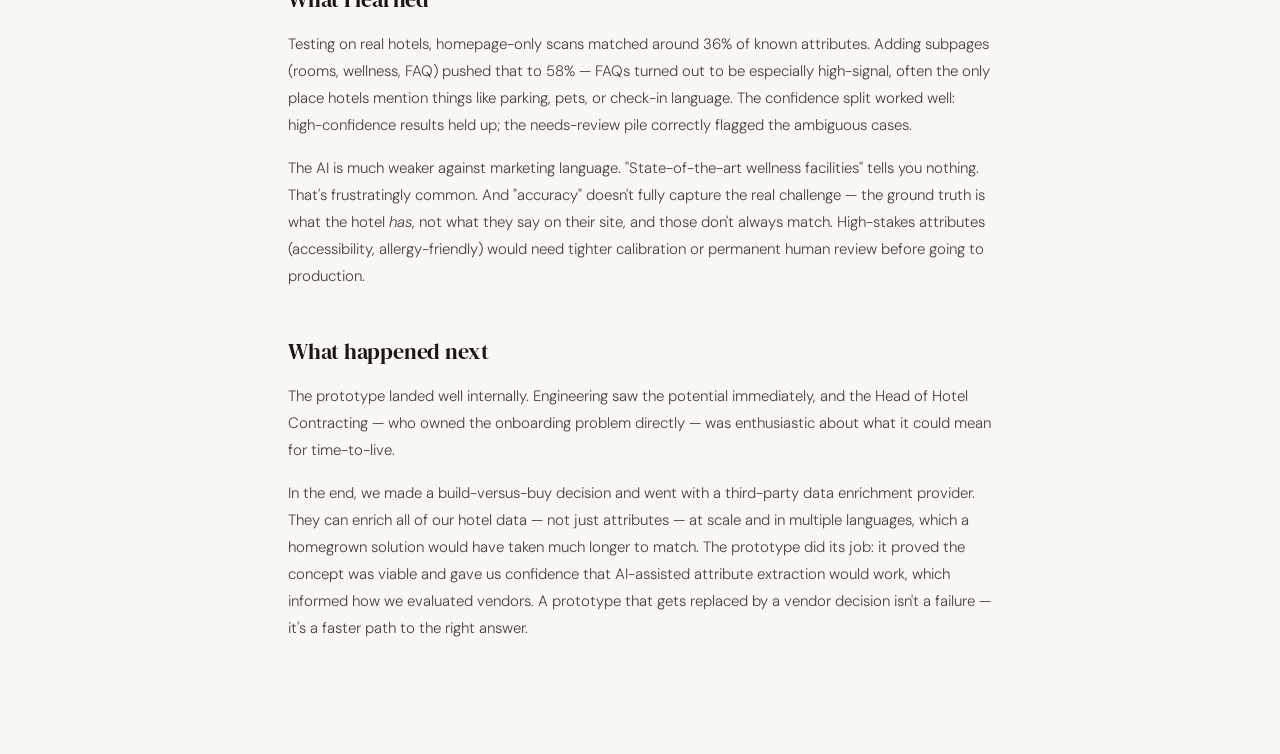
==== commit 8c78a53f: "Add screenshots to case studies and homepage cards - attribute-scanner-ui.png + attribute-scanner-mo" ====
--- a/projects/ai-hotel-scanner.html
+++ b/projects/ai-hotel-scanner.html
@@ -45,7 +45,13 @@
 
     <p>The tool takes a hotel URL, crawls the main page and up to 8 relevant subpages (wellness, rooms, dining, FAQ, etc.), strips boilerplate, and sends the extracted text to Claude with a structured list of ~90 attribute types.</p>
 
+    <img class="case-image" src="../images/attribute-scanner-ui.png" alt="Attribute scanner prototype — URL input and scan results" />
+    <p class="case-image-caption">The scanning interface — enter a hotel URL, get attribute results in seconds</p>
+
     <p>Claude returns each attribute as either <strong>high confidence</strong> (explicitly mentioned, with a direct quote as evidence) or <strong>needs review</strong> (implied or ambiguous). High-confidence results could be auto-applied; the needs-review pile gets a human look. The confidence split is what makes this workflow-useful rather than just a novelty.</p>
+
+    <img class="case-image" src="../images/attribute-scanner-mockup.png" alt="How detected attributes would appear in the hotel extranet" />
+    <p class="case-image-caption">The integration vision — detected attributes pre-filled in the hotel extranet, organised by category</p>
 
     <h2>What I learned</h2>
 
--- a/style.css
+++ b/style.css
@@ -208,3 +208,27 @@
   border-radius: 4px;
   font-family: 'SF Mono', 'Fira Code', monospace;
 }
+
+/* Case study images */
+.case-image {
+  width: 100%;
+  display: block;
+  border-radius: 12px;
+  border: 1px solid var(--border);
+  margin: 28px 0 8px;
+}
+.case-image-mobile {
+  max-width: 260px;
+  display: block;
+  margin: 28px auto 8px;
+  border-radius: 20px;
+  border: 1px solid var(--border);
+  box-shadow: 0 4px 20px rgba(30,20,10,0.12);
+}
+.case-image-caption {
+  font-size: 12px;
+  color: var(--muted);
+  text-align: center;
+  margin-bottom: 28px;
+  font-style: italic;
+}
